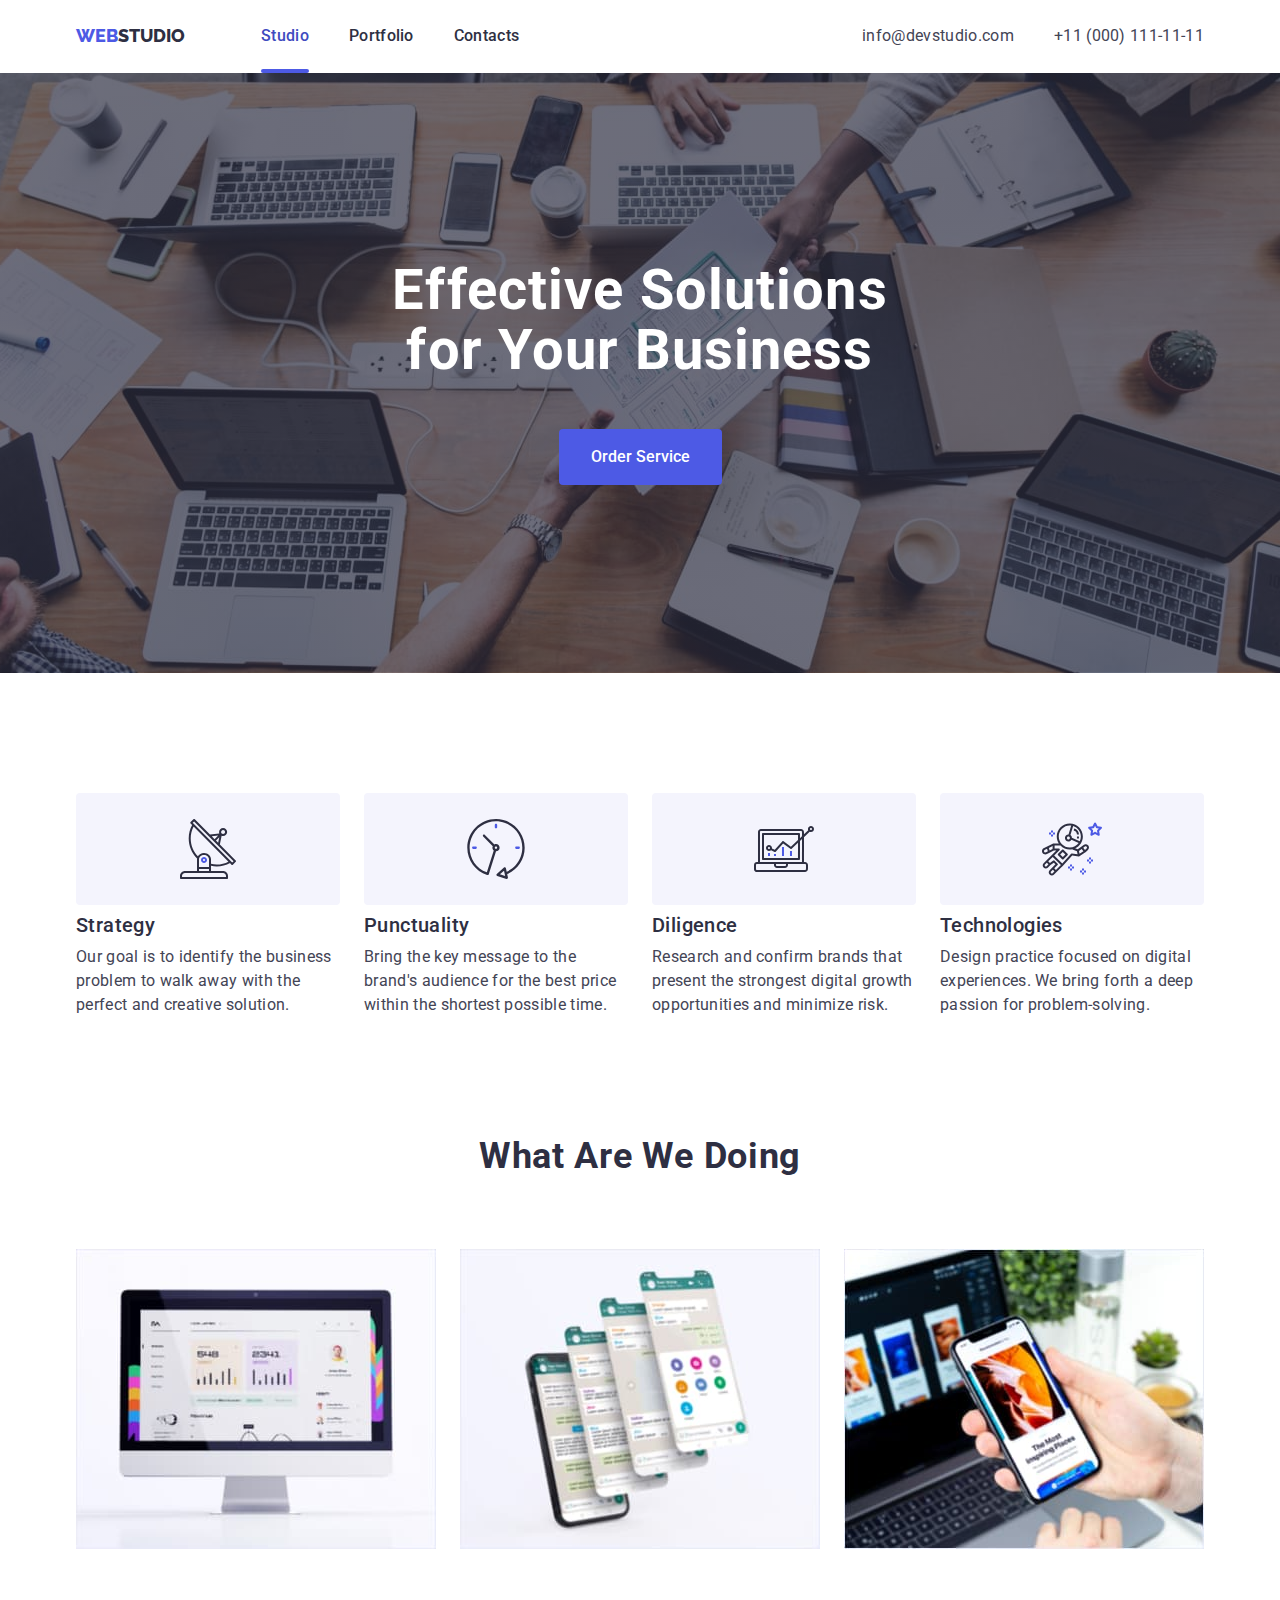
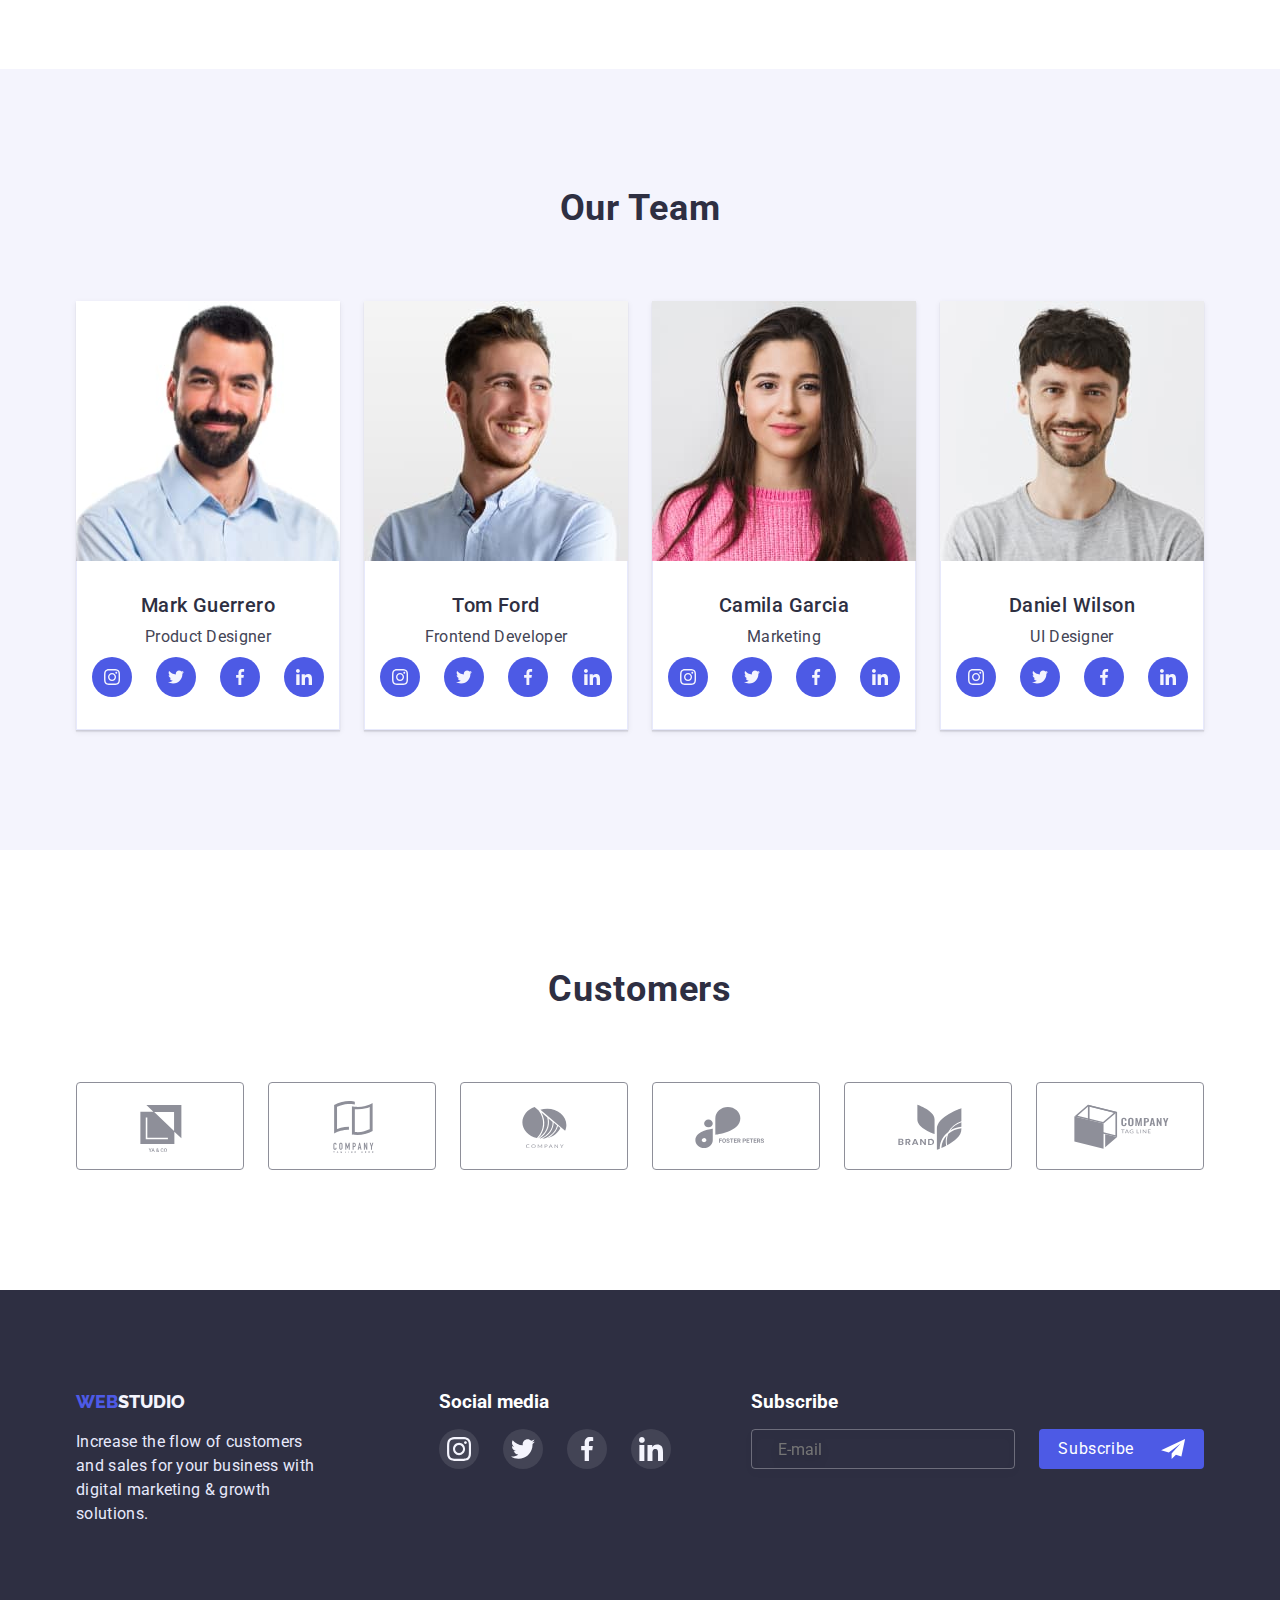
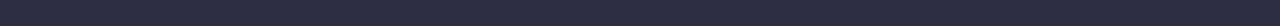
==== index.html @ b8b1c11a "zaruba7.0" ====
<!DOCTYPE html>
<html lang="en">
  <head>
    <meta charset="UTF-8" />
    <meta http-equiv="X-UA-Compatible" content="IE=edge" />
    <meta name="viewport" content="width=device-width, initial-scale=1.0" />
    <title>WEBSTUDIO</title>
    <link
      rel="stylesheet"
      href="https://cdn.jsdelivr.net/npm/modern-normalize@1.1.0/modern-normalize.min.css"
    />
    <link rel="preconnect" href="https://fonts.googleapis.com" />
    <link rel="preconnect" href="https://fonts.gstatic.com" crossorigin />
    <link
      href="https://fonts.googleapis.com/css2?family=Raleway:wght@800&family=Roboto:wght@400;500;700;900&display=swap"
      rel="stylesheet"
    />
    <link rel="stylesheet" href="./css/styles.css" />
  </head>
  <body>
    <header class="header">
      <div class="container header-container">
        <nav class="navigation">
          <a href="/index.html" class="header-logotup"
            ><span class="logofint">Web</span>Studio</a
          >
          <ul class="header-ul">
            <li class="header-li">
              <a href="./index.html" class="header-link current">Studio</a>
            </li>
            <li class="header-li">
              <a href="./portfolio.html" class="header-link">Portfolio</a>
            </li>
            <li class="header-li">
              <a href="" class="header-link">Contacts</a>
            </li>
          </ul>
        </nav>
        <address>
          <ul class="adress-ul">
            <li>
              <a
                class="adress-icon"
                href="mailto:info@devstudio.com"
                target="_blank"
                rel="noreferrer noopener nofollow"
                >info@devstudio.com
              </a>
            </li>
            <li>
              <a class="adress-icon" href="tel:+110001111111"
                >+11 (000) 111-11-11
              </a>
            </li>
          </ul>
        </address>
      </div>
    </header>
    <main>
      <section class="section hero">
        <div class="container">
          <h1 class="heading">Effective Solutions for Your Business</h1>
          <button class="first-btn" data-modal-open type="button">
            Order Service
          </button>
        </div>
      </section>
      <section class="section future">
        <div class="container">
          <h2 class="visually-hidden">Advantages</h2>
          <ul class="advantages-list">
            <li class="advantages-item">
              <div class="advantages-box">
                <svg class="advantages-icon" width="60" height="64">
                  <use href="./images/icons.svg.svg#icon-antenna"></use>
                </svg>
              </div>
              <h3 class="headline">Strategy</h3>
              <p class="heading-text">
                Our goal is to identify the business problem to walk away with
                the perfect and creative solution.
              </p>
            </li>
            <li class="advantages-item">
              <div class="advantages-box">
                <svg class="advantages-icon" width="60" height="64">
                  <use href="./images/icons.svg.svg#icon-clock"></use>
                </svg>
              </div>
              <h3 class="headline">Punctuality</h3>
              <p class="heading-text">
                Bring the key message to the brand's audience for the best price
                within the shortest possible time.
              </p>
            </li>
            <li class="advantages-item">
              <div class="advantages-box">
                <svg class="advantages-icon" width="60" height="64">
                  <use href="./images/icons.svg.svg#icon-diagram"></use>
                </svg>
              </div>
              <h3 class="headline">Diligence</h3>
              <p class="heading-text">
                Research and confirm brands that present the strongest digital
                growth opportunities and minimize risk.
              </p>
            </li>
            <li class="advantages-item">
              <div class="advantages-box">
                <svg class="advantages-icon" width="60" height="64">
                  <use href="./images/icons.svg.svg#icon-astronaut"></use>
                </svg>
              </div>
              <h3 class="headline">Technologies</h3>
              <p class="heading-text">
                Design practice focused on digital experiences. We bring forth a
                deep passion for problem-solving.
              </p>
            </li>
          </ul>
        </div>
      </section>
      <section class="section about">
        <div class="container">
          <h2 class="title">What are we doing</h2>
          <div class="div-title">
            <ul class="img-ul">
              <li>
                <img
                  src="./images/img1.jpg"
                  alt="monitor"
                  width="360"
                  height="300"
                />
              </li>
              <li>
                <img
                  src="./images/img2.jpg"
                  alt="few telefons"
                  width="360"
                  height="300"
                />
              </li>
              <li>
                <img
                  src="./images/img3.jpg"
                  alt="nout and telefon"
                  width="360"
                  height="300"
                />
              </li>
            </ul>
          </div>
        </div>
      </section>
      <section class="section team">
        <div class="container">
          <h2 class="title">Our Team</h2>
          <ul class="people-ul">
            <li class="people-li">
              <img
                src="./images/mark.jpg"
                alt="face mark"
                width="264"
                height="260"
              />
              <div class="nametext">
                <h3 class="headline">Mark Guerrero</h3>
                <p class="heading-text">Product Designer</p>
                <ul class="soc-ul">
                  <li class="soc-item">
                    <a href="" class="soc-link">
                      <svg class="soc-icon" width="16" height="16">
                        <use href="./images/icons.svg.svg#icon-instagram"></use>
                      </svg>
                    </a>
                  </li>
                  <li class="soc-item">
                    <a href="" class="soc-link">
                      <svg class="soc-icon" width="16" height="16">
                        <use href="./images/icons.svg.svg#icon-twitter"></use>
                      </svg>
                    </a>
                  </li>
                  <li class="soc-item">
                    <a href="" class="soc-link">
                      <svg class="soc-icon" width="16" height="16">
                        <use href="./images/icons.svg.svg#icon-facebook"></use>
                      </svg>
                    </a>
                  </li>
                  <li class="soc-item">
                    <a href="" class="soc-link">
                      <svg class="soc-icon" width="16" height="16">
                        <use href="./images/icons.svg.svg#icon-linkedin"></use>
                      </svg>
                    </a>
                  </li>
                </ul>
              </div>
            </li>
            <li class="people-li">
              <img
                src="./images/tom.jpg"
                alt="face tom"
                width="264"
                height="260"
              />
              <div class="nametext">
                <h3 class="headline">Tom Ford</h3>
                <p class="heading-text">Frontend Developer</p>
                <ul class="soc-ul">
                  <li class="soc-item">
                    <a href="" class="soc-link">
                      <svg class="soc-icon" width="16" height="16">
                        <use href="./images/icons.svg.svg#icon-instagram"></use>
                      </svg>
                    </a>
                  </li>
                  <li class="soc-item">
                    <a href="" class="soc-link">
                      <svg class="soc-icon" width="16" height="16">
                        <use href="./images/icons.svg.svg#icon-twitter"></use>
                      </svg>
                    </a>
                  </li>
                  <li class="soc-item">
                    <a href="" class="soc-link">
                      <svg class="soc-icon" width="16" height="16">
                        <use href="./images/icons.svg.svg#icon-facebook"></use>
                      </svg>
                    </a>
                  </li>
                  <li class="soc-item">
                    <a href="" class="soc-link">
                      <svg class="soc-icon" width="16" height="16">
                        <use href="./images/icons.svg.svg#icon-linkedin"></use>
                      </svg>
                    </a>
                  </li>
                </ul>
              </div>
            </li>
            <li class="people-li">
              <img
                src="./images/camila.jpg"
                alt="face camila"
                width="264"
                height="260"
              />
              <div class="nametext">
                <h3 class="headline">Camila Garcia</h3>
                <p class="heading-text">Marketing</p>
                <ul class="soc-ul">
                  <li class="soc-item">
                    <a href="" class="soc-link">
                      <svg class="soc-icon" width="16" height="16">
                        <use href="./images/icons.svg.svg#icon-instagram"></use>
                      </svg>
                    </a>
                  </li>
                  <li class="soc-item">
                    <a href="" class="soc-link">
                      <svg class="soc-icon" width="16" height="16">
                        <use href="./images/icons.svg.svg#icon-twitter"></use>
                      </svg>
                    </a>
                  </li>
                  <li class="soc-item">
                    <a href="" class="soc-link">
                      <svg class="soc-icon" width="16" height="16">
                        <use href="./images/icons.svg.svg#icon-facebook"></use>
                      </svg>
                    </a>
                  </li>
                  <li class="soc-item">
                    <a href="" class="soc-link">
                      <svg class="soc-icon" width="16" height="16">
                        <use href="./images/icons.svg.svg#icon-linkedin"></use>
                      </svg>
                    </a>
                  </li>
                </ul>
              </div>
            </li>
            <li class="people-li">
              <img
                src="./images/daniel.jpg"
                alt="face daniel"
                width="264"
                height="260"
              />
              <div class="nametext">
                <h3 class="headline">Daniel Wilson</h3>
                <p class="heading-text">UI Designer</p>
                <ul class="soc-ul">
                  <li class="soc-item">
                    <a href="" class="soc-link">
                      <svg class="soc-icon" width="16" height="16">
                        <use href="./images/icons.svg.svg#icon-instagram"></use>
                      </svg>
                    </a>
                  </li>
                  <li class="soc-item">
                    <a href="" class="soc-link">
                      <svg class="soc-icon" width="16" height="16">
                        <use href="./images/icons.svg.svg#icon-twitter"></use>
                      </svg>
                    </a>
                  </li>
                  <li class="soc-item">
                    <a href="" class="soc-link">
                      <svg class="soc-icon" width="16" height="16">
                        <use href="./images/icons.svg.svg#icon-facebook"></use>
                      </svg>
                    </a>
                  </li>
                  <li class="soc-item">
                    <a href="" class="soc-link">
                      <svg class="soc-icon" width="16" height="16">
                        <use href="./images/icons.svg.svg#icon-linkedin"></use>
                      </svg>
                    </a>
                  </li>
                </ul>
              </div>
            </li>
          </ul>
        </div>
      </section>
      <section class="section">
        <div class="container">
          <h2 class="title">Customers</h2>
          <ul class="customers-list">
            <li class="customers-li">
              <a href="" class="customers-box">
                <svg class="customers-icon" width="104" height="56">
                  <use href="./images/icons.svg.svg#icon-Logo1"></use>
                </svg>
              </a>
            </li>
            <li class="customers-li">
              <a href="" class="customers-box">
                <svg class="customers-icon" width="104" height="56">
                  <use href="./images/icons.svg.svg#icon-Logo2"></use>
                </svg>
              </a>
            </li>
            <li class="customers-li">
              <a href="" class="customers-box">
                <svg class="customers-icon" width="104" height="56">
                  <use href="./images/icons.svg.svg#icon-Logo3"></use>
                </svg>
              </a>
            </li>
            <li class="customers-li">
              <a href="" class="customers-box">
                <svg class="customers-icon" width="104" height="56">
                  <use href="./images/icons.svg.svg#icon-Logo4"></use>
                </svg>
              </a>
            </li>
            <li class="customers-li">
              <a href="" class="customers-box">
                <svg class="customers-icon" width="104" height="56">
                  <use href="./images/icons.svg.svg#icon-Logo5"></use>
                </svg>
              </a>
            </li>
            <li class="customers-li">
              <a href="" class="customers-box">
                <svg class="customers-icon" width="104" height="56">
                  <use href="./images/icons.svg.svg#icon-Logo6"></use>
                </svg>
              </a>
            </li>
          </ul>
        </div>
      </section>
    </main>
    <footer class="footer">
      <div class="container footer-box">
        <div>
          <a href="./index.html" class="footer-logotup"
            ><span class="logofint">Web</span>Studio</a
          >
          <p class="footer-text">
            Increase the flow of customers and sales for your business with
            digital marketing & growth solutions.
          </p>
        </div>
        <div class="title-soc">
          <h3 class="title-media">Social media</h3>
          <ul class="soc-ul-footer">
            <li class="soc-item">
              <a href="" class="soc-link soc-color">
                <svg class="soc-icon" width="24" height="24">
                  <use href="./images/icons.svg.svg#icon-instagram"></use>
                </svg>
              </a>
            </li>
            <li class="soc-item">
              <a href="" class="soc-link soc-color">
                <svg class="soc-icon" width="24" height="24">
                  <use href="./images/icons.svg.svg#icon-twitter"></use>
                </svg>
              </a>
            </li>
            <li class="soc-item">
              <a href="" class="soc-link soc-color">
                <svg class="soc-icon" width="24" height="24">
                  <use href="./images/icons.svg.svg#icon-facebook"></use>
                </svg>
              </a>
            </li>
            <li class="soc-item">
              <a href="" class="soc-link soc-color">
                <svg class="soc-icon" width="24" height="24">
                  <use href="./images/icons.svg.svg#icon-linkedin"></use>
                </svg>
              </a>
            </li>
          </ul>
        </div>
        <div class="div-email">
          <h3 class="title-media">Subscribe</h3>
          <label class="text-form" for="user-email"></label>
          <form class="footer-form">
            <input
              class="footer-input"
              name="user-email"
              id="user-email"
              type="email"
              placeholder="E-mail"
            />
            <button type="submit" class="input-btn">
              Subscribe
              <svg class="soc-icon" width="24" height="20">
                <use href="./images/icons.svg.svg#icon-icon-send"></use>
              </svg>
            </button>
          </form>
        </div>
      </div>
    </footer>
    <div class="backdrop is-hidden" data-modal>
      <div class="modal">
        <button class="modal-close" data-modal-close type="button">
          <svg class="close-icon" width="8" height="8">
            <use href="./images/icons.svg.svg#icon-close-black"></use>
          </svg>
        </button>
        <p class="title-form">Leave your contacts and we will call you back</p>
        <form class="form">
          <div class="modal-div">
            <label class="text-form" for="user-name">Name*</label>
            <div class="icon-div">
              <input
                class="form-input"
                name="user-name"
                id="user-name"
                type="text"
                minlength="2"
                placeholder
                required
              />
              <svg class="input-icon" width="18" height="18">
                <use href="./images/icons.svg.svg#icon-person-black"></use>
              </svg>
            </div>
          </div>
          <div class="modal-div">
            <label class="text-form" for="user-tel">Phone*</label>
            <div class="icon-div">
              <input
                class="form-input"
                name="user-tel"
                id="user-tel"
                type="tel"
                minlength="2"
                placeholder
                required
              />
              <svg class="input-icon" width="18" height="18">
                <use href="./images/icons.svg.svg#icon-phone-black"></use>
              </svg>
            </div>
          </div>
          <div class="modal-div">
            <label class="text-form" for="user-email">Email</label>
            <div class="icon-div">
              <input
                class="form-input"
                name="user-email"
                id="user-email"
                type="email"
                placeholder
              />
              <svg class="input-icon" width="18" height="18">
                <use href="./images/icons.svg.svg#icon-email-black"></use>
              </svg>
            </div>
          </div>
          <div class="div-area">
            <label class="text-form" for="user-comment">Comment</label>
            <textarea
              name="user-comment"
              id="user-comment"
              class="modal-area"
              placeholder="Text input"
            ></textarea>
          </div>
          <div class="check-div">
            <input
              class="check-accept visually-hidden"
              name="accept"
              id="accept"
              type="checkbox"
              value="true"
              required
            />
            <label class="text-check" for="accept"
              ><span>
                <svg class="check-icon" width="10" height="8">
                  <use href="./images/icons.svg.svg#icon-check"></use>
                </svg>
              </span>
              accept the terms and conditions of the&nbsp;
              <a class="link-privacy" href="">Privacy Policy</a>
            </label>
          </div>
          <button class="form-btn" type="submit">Send</button>
        </form>
      </div>
    </div>
    <script src="./js/modal.js"></script>
  </body>
</html>
---- css/styles.css ----
.visually-hidden {
  position: absolute;
  white-space: nowrap;
  width: 1px;
  height: 1px;
  overflow: hidden;
  border: 0;
  padding: 0;
  clip: rect(0 0 0 0);
  clip-path: inset(50%);
  margin: -1px;
}
body {
  font-family: "Roboto", sans-serif;
  color: var(--centrocolor-color);
  background-color: var(--fonokolor-color);
  font-size: 16px;
}
:root {
  --centrocolor-color: #2e2f42;
  --secondcolor-color: #434455;
  --fonokolor-color: #ffffff;
  --hovercolor-color: #404bbf;
  --btncolor-color: #4d5ae5;
  --graylight-color: #f4f4fd;
  --grayday-color: #e7e9fc;
  --greay-color: #8e8f99;
  --gradi: linear-gradient(rgba(46, 47, 66, 0.7), rgba(46, 47, 66, 0.7));
  --transition-efect: 250ms cubic-bezier(0.4, 0, 0.2, 1);
  --transition-time: 250ms;
  --transition-bezir: cubic-bezier(0.4, 0, 0.2, 1);
}
h1,
h2,
h3,
h4,
p {
  margin-top: 0;
  margin-bottom: 0;
}
ul {
  margin-top: 0;
  margin-bottom: 0;
  padding-left: 0;
}
img {
  display: block;
  max-width: 100%;
}
button {
  cursor: pointer;
}
address {
  margin-left: auto;
}
.container {
  width: 1158px;
  padding-left: 15px;
  padding-right: 15px;
  margin-left: auto;
  margin-right: auto;
  /* outline: 2px solid red; */
}
.section {
  padding-top: 120px;
  padding-bottom: 120px;
}

/*--------------header-------------*/
.header-container {
  display: flex;
  align-items: center;
}
.navigation {
  display: flex;
  align-items: center;
}
.header {
  border-bottom: 1px solid var(--fonokolor-color);
  padding-top: 24px;
  padding-bottom: 24px;
}
.header-logotup {
  font-family: "Raleway";
  font-weight: 800;
  font-size: 18px;
  line-height: 1.33;
  color: var(--centrocolor-color);
  text-decoration: none;
  text-transform: uppercase;
  margin-right: 76px;
}
.logofint {
  color: var(--btncolor-color);
}
.header-li:not(:last-child) {
  margin-right: 40px;
}
.header-link {
  font-weight: 500;
  line-height: 1.33;
  letter-spacing: 0.02em;
  color: var(--centrocolor-color);
  text-decoration: none;
  transition: color var(--transition-efect);
}
.header-link:is(:focus, :hover) {
  color: var(--hovercolor-color);
}
.current {
  position: relative;
  color: var(--hovercolor-color);
}
.current::after {
  position: absolute;
  content: "";
  width: 100%;
  left: 0;
  bottom: -28px;
  height: 4px;
  border-radius: 2px;
  background-color: var(--btncolor-color);
}
.adress-ul a {
  font-style: normal;
  line-height: 1.5;
  letter-spacing: 0.02em;
  color: var(--secondcolor-color);
  text-decoration: none;
  transition: color var(--transition-efect);
}
.adress-ul a:hover,
.adress-ul a:focus {
  color: var(--hovercolor-color);
}
.adress-ul {
  list-style: none;
  display: flex;
  align-items: center;
  gap: 40px;
}
.header-ul {
  list-style-type: none;
  display: flex;
  align-items: center;
}
/*---------------Hero----------------*/

.hero {
  max-width: 1440px;
  margin: 0 auto;
  text-align: center;
  padding: 188px 0;
  background-image: var(--gradi), url(../images/people-office.jpg);
  background-repeat: no-repeat;
  background-position: center;
}
.heading {
  max-width: 500px;
  margin: 0 auto;
  margin-bottom: 48px;
  font-size: 56px;
  line-height: 1.07;
  text-align: center;
  letter-spacing: 0.02em;
  color: var(--fonokolor-color);
}
.first-btn {
  border: none;
  border-radius: 4px;
  padding: 16px 32px;
  font-weight: 500;
  font-size: 16px;
  line-height: 1.5;
  color: var(--fonokolor-color);
  background: var(--btncolor-color);
  cursor: pointer;
  transition: background-color var(--transition-efect);
}
.first-btn:hover {
  background-color: var(--hovercolor-color);
}

/*--------------Section2---------------*/

.advantages-box {
  height: 112px;
  background-color: var(--graylight-color);
  border-radius: 4px;
  display: flex;
  justify-content: center;
  align-items: center;
  margin-bottom: 8px;
}
.advantages-list {
  gap: 24px;
  display: flex;
  list-style-type: none;
}
.advantages-item {
  width: 264px;
}
.headline {
  margin-bottom: 8px;
  font-weight: 500;
  font-size: 20px;
  line-height: 1.2;
  letter-spacing: 0.02em;
  color: var(--centrocolor-color);
}
.heading-text {
  line-height: 1.5;
  letter-spacing: 0.02em;
  color: var(--secondcolor-color);
}

/*----------------section3------------*/
.about {
  padding-top: 0;
}
.title {
  margin-bottom: 72px;
  text-align: center;
  text-transform: capitalize;
  letter-spacing: 0.02em;
  font-size: 36px;
  line-height: 1.11;
  color: var(--centrocolor-color);
}
.img-ul {
  display: flex;
  flex-direction: row;
  justify-content: space-between;
  list-style-type: none;
}
.team {
  background-color: var(--graylight-color);
}
.people-ul {
  display: flex;
  gap: 24px;
  text-align: center;
  list-style-type: none;
}
.people-li {
  box-shadow: 0px 2px 1px 0px rgba(46, 47, 66, 0.08),
    0px 1px 1px 0px rgba(46, 47, 66, 0.08),
    0px 2px 6px 0px rgba(46, 47, 66, 0.08);
}
.nametext {
  padding-bottom: 32px;
  padding-top: 32px;
  border-width: 1px;
  border-style: solid;
  border-top: none;
  border-color: var(--grayday-color);
  background-color: var(--fonokolor-color);
}
.soc-ul {
  display: flex;
  justify-content: center;
  gap: 24px;
  list-style-type: none;
  margin-top: 8px;
}
.soc-item {
  width: 40px;
  height: 40px;
}
.soc-link {
  width: 100%;
  height: 100%;
  background-color: var(--btncolor-color);
  display: block;
  border-radius: 50%;
  display: flex;
  justify-content: center;
  align-items: center;
  transition: background-color var(--transition-efect);
}
.soc-link:is(:focus, :hover) {
  background-color: var(--hovercolor-color);
}
/*-----------------section4---------*/

.customers-box {
  width: 168px;
  height: 88px;
  border: 1px solid var(--greay-color);
  border-radius: 4px;
  display: flex;
  justify-content: center;
  align-items: center;
  transition-property: border-color, fill;
  transition-duration: var(--transition-time);
  transition-timing-function: var(--transition-bezir);
}
.customers-box:is(:focus, :hover) {
  border-color: var(--hovercolor-color);
}
.customers-box:is(:focus, :hover) .customers-icon {
  fill: var(--hovercolor-color);
}
.customers-icon {
  fill: var(--greay-color);
  transition: fill var(--transition-efect);
}
.customers-icon:is(:hover) {
  fill: var(--hovercolor-color);
}
.customers-list {
  gap: 24px;
  display: flex;
  list-style-type: none;
}
/*----------------footer-----------*/
.footer {
  padding-top: 100px;
  padding-bottom: 100px;
  background: var(--centrocolor-color);
}
.footer-box {
  display: flex;
  align-items: baseline;
}
.footer-text {
  max-width: 300px;
  line-height: 1.5;
  letter-spacing: 0.02em;
  color: var(--grayday-color);
}
.footer-logotup {
  font-family: "Raleway";
  display: block;
  margin-bottom: 16px;
  font-weight: 800;
  font-size: 18px;
  line-height: 1.33;
  color: var(--graylight-color);
  text-decoration: none;
  text-transform: uppercase;
}
.title-media {
  color: var(--fonokolor-color);
}
.title-soc {
  margin-left: 120px;
}
.soc-ul-footer {
  display: flex;
  justify-content: center;
  gap: 24px;
  list-style-type: none;
  margin-top: 16px;
}
.soc-color {
  background-color: rgba(255, 255, 255, 0.1);
  transition: background-color var(--transition-efect);
}
.soc-color:is(:focus, :hover) {
  background-color: #31d0aa;
}
.div-email {
  margin-left: 80px;
}
.footer-form {
  margin-top: 16px;
  display: flex;
  gap: 24px;
}
.footer-input {
  padding-left: 10px;
  color: var(--graylight-color);
  min-width: 264px;
  height: 40px;
  background-color: transparent;
  border: 1px solid rgba(255, 255, 255, 0.3);
  filter: drop-shadow(0px 4px 4px rgba(0, 0, 0, 0.15));
  border-radius: 4px;
}
.input-btn {
  font-size: 16px;
  line-height: 1.5;
  display: flex;
  justify-content: space-around;
  align-items: center;
  text-align: center;
  letter-spacing: 0.04em;
  color: #ffffff;
  width: 165px;
  height: 40px;
  background-color: var(--btncolor-color);
  border-radius: 4px;
  border: none;
}
.footer-input::placeholder {
  padding-left: 16px;
}
/*--------------page2-------------*/

.btn-ul button {
  border: none;
  border-radius: 4px;
  padding: 12px 24px;
  font-weight: 500;
  line-height: 24px;
  cursor: pointer;
  color: var(--btncolor-color);
  background-color: var(--graylight-color);
  border-color: var(--greay-color);
  transition-property: color, background-color, border-radius;
  transition-duration: var(--transition-time);
  transition-timing-function: var(--transition-bezir);
}
.btn-ul button:is(:hover, :focus) {
  color: var(--fonokolor-color);
  background-color: var(--hovercolor-color);
  box-shadow: 0px 3px 1px rgba(0, 0, 0, 0.1), 0px 2px 1px rgba(0, 0, 0, 0.08),
    0px 2px 2px rgba(0, 0, 0, 0.12);
  border-radius: 4px;
}
.btn-ul {
  margin-bottom: 72px;
  display: flex;
  flex-direction: row;
  justify-content: center;
  gap: 24px;
  list-style-type: none;
}
.content-ul {
  display: flex;
  flex-wrap: wrap;
  list-style-type: none;
  column-gap: 24px;
  row-gap: 48px;
}
.divcard {
  gap: 8px;
  padding-left: 16px;
  padding-top: 32px;
  padding-bottom: 32px;
  border-width: 1px;
  border-style: solid;
  border-top: none;
  border-color: var(--grayday-color);
}
.portfolio {
  padding-top: 96px;
}
.card-link {
  text-decoration: none;
  transition: transform var(--transition-efect);
}
.card-link:is(:focus, :hover) .toptext-card {
  transform: translate(0, 0);
}
.li-card {
  transition: box-shadow var(--transition-efect);
}
.li-card:is(:focus, :hover) {
  box-shadow: 0px 1px 6px rgba(46, 47, 66, 0.08),
    0px 1px 1px rgba(46, 47, 66, 0.16), 0px 2px 1px rgba(46, 47, 66, 0.08);
}
.toptext-card {
  position: absolute;
  width: 100%;
  height: 100%;
  overflow: auto;
  left: 0;
  top: 0;
  line-height: 1.5;
  font-size: 16px;
  padding-top: 40px;
  padding-left: 32px;
  padding-right: 32px;
  background-color: #4d5ae5bd;
  color: var(--graylight-color);
  transform: translate(0, 100%);
  transition: transform 500ms linear;
}
.div-img-text {
  position: relative;
  overflow: hidden;
}

/* --------modalka -------*/
.backdrop {
  position: fixed;
  top: 0;
  width: 100%;
  height: 100%;
  background: rgba(100, 97, 97, 0.63);
  transition-property: opacity, visibility;
  transition-duration: var(--transition-time);
  transition-timing-function: var(--transition-bezir);
}
.modal {
  position: absolute;
  top: 50%;
  left: 50%;
  transform: translate(-50%, -50%) scaleY(1);
  width: 408px;
  min-height: 576px;
  border-radius: 4px;
  padding: 72px 24px 24px;
  background-color: var(--fonokolor-color);
  transition: transform 200ms linear;
}
.backdrop.is-hidden .modal {
  transform: translate(-50%, -50%) scaleY(0);
}
.modal-close {
  position: absolute;
  top: 24px;
  right: 24px;
  width: 24px;
  height: 24px;
  border: 1px solid rgba(0, 0, 0, 0.1);
  border-radius: 50%;
  background: var(--grayday-color);
  display: flex;
  justify-content: center;
  align-items: center;
  transition: background-color var(--transition-efect);
}
.modal-close:is(:focus, :hover) {
  background-color: var(--hovercolor-color);
}
.close-icon {
  transform: fill var(--transition-efect);
}
.modal-close:is(:focus, :hover) .close-icon {
  fill: #ffffff;
}
.is-hidden {
  opacity: 0;
  visibility: hidden;
  pointer-events: none;
}
.form-input {
  border: 1px solid rgba(33, 33, 33, 0.2);
  border-radius: 4px;
  width: 360px;
  height: 40px;
  padding-left: 38px;
  outline: transparent;
}
.form-input:focus,
.modal-area:focus {
  border-color: var(--btncolor-color);
}
.form-input:focus + .input-icon {
  fill: var(--btncolor-color);
}
.form-input::placeholder {
  margin-left: 38px;
  fill: var(--greay-color);
}
.title-form {
  text-align: center;
  letter-spacing: 0.02em;
  margin-bottom: 16px;
}
.text-form {
  color: var(--greay-color);
  margin-bottom: 4px;
  font-size: 12px;
  line-height: 16px;
  display: block;
}
.modal-div {
  margin-bottom: 8px;
}
.icon-div {
  position: relative;
}
.input-icon {
  position: absolute;
  left: 16px;
  top: 50%;
  transform: translateY(-50%);
}
.modal-area {
  display: block;
  border: 1px solid rgba(33, 33, 33, 0.2);
  border-radius: 4px;
  width: 100%;
  height: 120px;
  outline: transparent;
  padding: 12px;
  resize: none;
}
.modal-area::placeholder {
  color: var(--greay-color);
}
.div-area {
  margin-bottom: 16px;
}
.text-check {
  margin-top: 9px;
  font-weight: 400;
  font-size: 12px;
  line-height: 1.33;
  color: #757575;
  letter-spacing: 0.04em;
  display: flex;
}
.text-check span {
  display: flex;
  align-items: center;
  justify-content: center;
  content: "";
  width: 16px;
  height: 16px;
  border: 1.25px solid var(--centrocolor-color);
  border-radius: 2px;
  margin-right: 8px;
  transition: background-color, var(--transition-efect);
}
.check-accept:checked + .text-check span {
  background-color: var(--hovercolor-color);
  border: none;
}
.link-privacy {
  color: var(--btncolor-color);
}
.form-btn {
  text-align: center;
  min-width: 169px;
  border: none;
  border-radius: 4px;
  padding: 16px 32px;
  font-weight: 500;
  font-size: 16px;
  line-height: 1.5;
  margin-top: 31px;
  margin-left: 95px;
  color: var(--fonokolor-color);
  background: var(--btncolor-color);
  cursor: pointer;
  transition: background-color var(--transition-efect);
}
.form-btn:hover {
  background-color: var(--hovercolor-color);
}
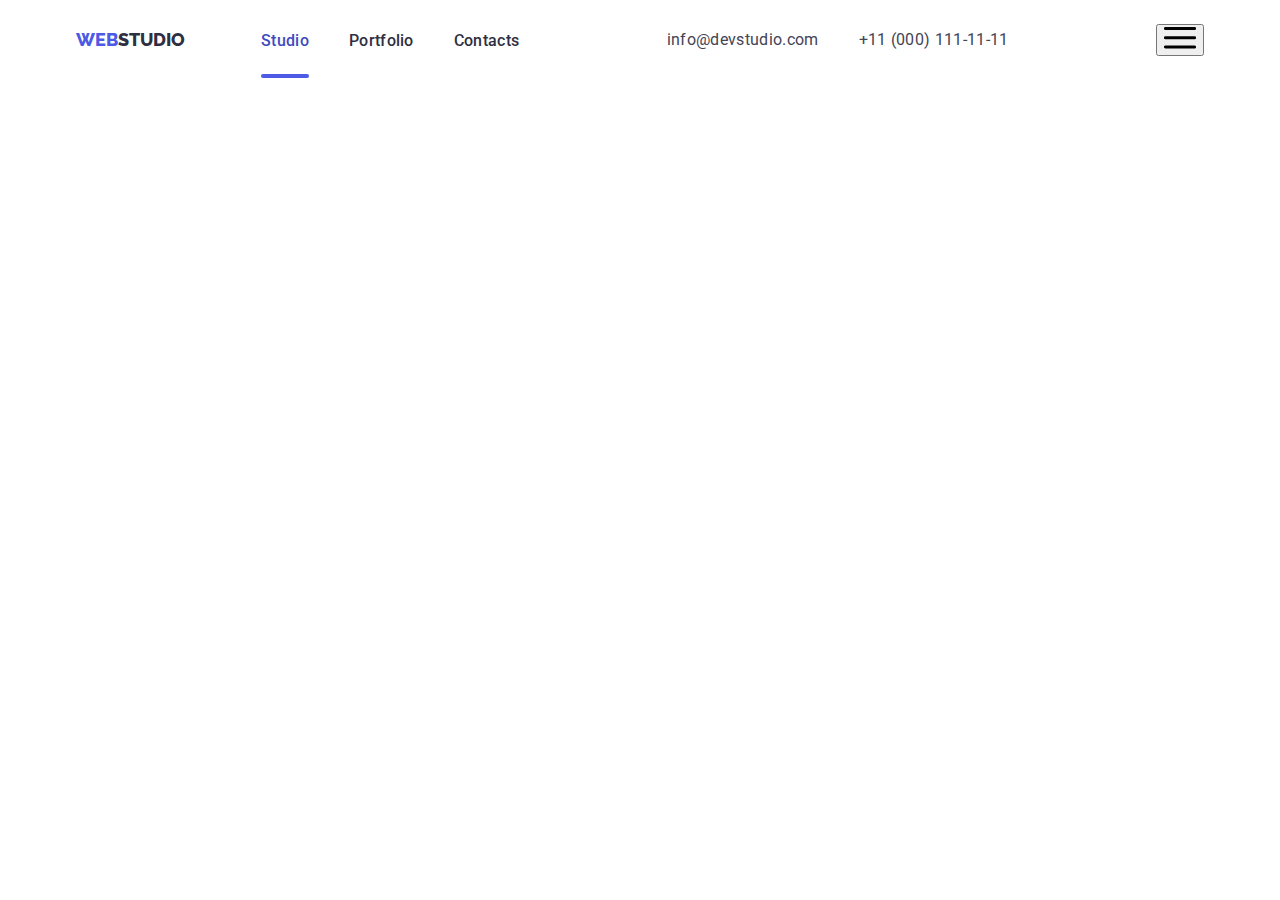
==== commit 30c38d9c: "zaruba7.0" ====
--- a/index.html
+++ b/index.html
@@ -15,7 +15,10 @@
       href="https://fonts.googleapis.com/css2?family=Raleway:wght@800&family=Roboto:wght@400;500;700;900&display=swap"
       rel="stylesheet"
     />
-    <link rel="stylesheet" href="./css/styles.css" />
+    <link rel="stylesheet" href="./css/first.css" />
+    <link rel="stylesheet" href="./css/mobile.css" />
+    <link rel="stylesheet" href="./css/tablet.css" />
+    <link rel="stylesheet" href="./css/desktop.css" />
   </head>
   <body>
     <header class="header">
@@ -40,7 +43,7 @@
           <ul class="adress-ul">
             <li>
               <a
-                class="adress-icon"
+                class="adress"
                 href="mailto:info@devstudio.com"
                 target="_blank"
                 rel="noreferrer noopener nofollow"
@@ -48,24 +51,95 @@
               </a>
             </li>
             <li>
-              <a class="adress-icon" href="tel:+110001111111"
+              <a class="adress" href="tel:+110001111111"
                 >+11 (000) 111-11-11
               </a>
             </li>
           </ul>
         </address>
+        <div class="mobile-menu" .js-menu-container>
+          <div class="mobile-menu-container">
+            <button class="modal-close" .js-close-menu type="button">
+              <svg class="close-icon" width="8" height="8">
+                <use href="./images/icons.svg.svg#icon-close-black"></use>
+              </svg>
+            </button>
+            <ul class="mobile-ul">
+              <li class="mobile-li">
+                <a href="./index.html" class="mobile-link">Studio</a>
+              </li>
+              <li class="mobile-li">
+                <a href="./portfolio.html" class="mobile-link">Portfolio</a>
+              </li>
+              <li class="mobile-li">
+                <a href="" class="mobile-link">Contacts</a>
+              </li>
+            </ul>
+            <ul class="mobile-contact-ul">
+              <li class="mobile-contact-li">
+                <a class="mobile-tel" href="tel:+110001111111"
+                  >+11 (000) 111-11-11
+                </a>
+              </li>
+              <li>
+                <a
+                  class="mobil-email"
+                  href="mailto:info@devstudio.com"
+                  target="_blank"
+                  rel="noreferrer noopener nofollow"
+                  >info@devstudio.com
+                </a>
+              </li>
+            </ul>
+            <ul class="mobile-soc-ul">
+              <li class="soc-item">
+                <a href="" class="soc-link">
+                  <svg class="soc-icon" width="16" height="16">
+                    <use href="./images/icons.svg.svg#icon-instagram"></use>
+                  </svg>
+                </a>
+              </li>
+              <li class="soc-item">
+                <a href="" class="soc-link">
+                  <svg class="soc-icon" width="16" height="16">
+                    <use href="./images/icons.svg.svg#icon-twitter"></use>
+                  </svg>
+                </a>
+              </li>
+              <li class="soc-item">
+                <a href="" class="soc-link">
+                  <svg class="soc-icon" width="16" height="16">
+                    <use href="./images/icons.svg.svg#icon-facebook"></use>
+                  </svg>
+                </a>
+              </li>
+              <li class="soc-item">
+                <a href="" class="soc-link">
+                  <svg class="soc-icon" width="16" height="16">
+                    <use href="./images/icons.svg.svg#icon-linkedin"></use>
+                  </svg>
+                </a>
+              </li>
+            </ul>
+          </div>
+        </div>
+        <button class="mobile-menu-open-btn" type="button" .js-open-menu>
+          <svg class="mobile-menu-open-icon" width="32" height="22">
+            <use href="./images/icons.svg.svg#icon-Vector-Stroke"></use>
+          </svg>
+        </button>
       </div>
     </header>
     <main>
-      <section class="section hero">
+      <!-- <section class="section hero">
         <div class="container">
           <h1 class="heading">Effective Solutions for Your Business</h1>
           <button class="first-btn" data-modal-open type="button">
             Order Service
           </button>
         </div>
-      </section>
-      <section class="section future">
+      </section> -->
+      <!-- <section class="section future">
         <div class="container">
           <h2 class="visually-hidden">Advantages</h2>
           <ul class="advantages-list">
@@ -119,8 +193,8 @@
             </li>
           </ul>
         </div>
-      </section>
-      <section class="section about">
+      </section> -->
+      <!-- <section class="section about">
         <div class="container">
           <h2 class="title">What are we doing</h2>
           <div class="div-title">
@@ -152,8 +226,8 @@
             </ul>
           </div>
         </div>
-      </section>
-      <section class="section team">
+      </section> -->
+      <!-- <section class="section team">
         <div class="container">
           <h2 class="title">Our Team</h2>
           <ul class="people-ul">
@@ -327,8 +401,8 @@
             </li>
           </ul>
         </div>
-      </section>
-      <section class="section">
+      </section> -->
+      <!-- <section class="section">
         <div class="container">
           <h2 class="title">Customers</h2>
           <ul class="customers-list">
@@ -376,9 +450,9 @@
             </li>
           </ul>
         </div>
-      </section>
+      </section> -->
     </main>
-    <footer class="footer">
+    <!-- <footer class="footer">
       <div class="container footer-box">
         <div>
           <a href="./index.html" class="footer-logotup"
@@ -442,8 +516,8 @@
           </form>
         </div>
       </div>
-    </footer>
-    <div class="backdrop is-hidden" data-modal>
+    </footer> -->
+    <!-- <div class="backdrop is-hidden" data-modal>
       <div class="modal">
         <button class="modal-close" data-modal-close type="button">
           <svg class="close-icon" width="8" height="8">
@@ -532,7 +606,8 @@
           <button class="form-btn" type="submit">Send</button>
         </form>
       </div>
-    </div>
+    </div> -->
+    <script src="./js/mobile-menu.js"></script>
     <script src="./js/modal.js"></script>
   </body>
 </html>
--- a/css/first.css
+++ b/css/first.css
@@ -0,0 +1,733 @@
+.visually-hidden {
+  position: absolute;
+  white-space: nowrap;
+  width: 1px;
+  height: 1px;
+  overflow: hidden;
+  border: 0;
+  padding: 0;
+  clip: rect(0 0 0 0);
+  clip-path: inset(50%);
+  margin: -1px;
+}
+body {
+  font-family: "Roboto", sans-serif;
+  color: var(--centrocolor-color);
+  background-color: var(--fonokolor-color);
+  font-size: 16px;
+}
+:root {
+  --centrocolor-color: #2e2f42;
+  --secondcolor-color: #434455;
+  --fonokolor-color: #ffffff;
+  --hovercolor-color: #404bbf;
+  --btncolor-color: #4d5ae5;
+  --graylight-color: #f4f4fd;
+  --grayday-color: #e7e9fc;
+  --greay-color: #8e8f99;
+  --gradi: linear-gradient(rgba(46, 47, 66, 0.7), rgba(46, 47, 66, 0.7));
+  --transition-efect: 250ms cubic-bezier(0.4, 0, 0.2, 1);
+  --transition-time: 250ms;
+  --transition-bezir: cubic-bezier(0.4, 0, 0.2, 1);
+}
+
+h1,
+h2,
+h3,
+h4,
+p {
+  margin-top: 0;
+  margin-bottom: 0;
+}
+ul {
+  margin-top: 0;
+  margin-bottom: 0;
+  padding-left: 0;
+}
+img {
+  display: block;
+  max-width: 100%;
+}
+button {
+  cursor: pointer;
+}
+/* address {
+  margin-left: auto;
+} */
+
+* {
+  box-sizing: border-box;
+}
+.container {
+  width: 100%;
+  margin: 0 auto;
+  padding-left: 15px;
+  padding-right: 15px;
+}
+
+/*--------------header-------------*/
+.header-container {
+  display: flex;
+  align-items: center;
+  justify-content: space-between;
+}
+.navigation {
+  display: flex;
+  align-items: center;
+}
+.header {
+  border-bottom: 1px solid var(--fonokolor-color);
+  padding-top: 24px;
+  padding-bottom: 24px;
+}
+.header-logotup {
+  font-family: "Raleway";
+  font-weight: 800;
+  font-size: 18px;
+  line-height: 1.33;
+  color: var(--centrocolor-color);
+  text-decoration: none;
+  text-transform: uppercase;
+  margin-right: 76px;
+}
+.logofint {
+  color: var(--btncolor-color);
+}
+.header-li:not(:last-child) {
+  margin-right: 40px;
+}
+.header-link {
+  font-weight: 500;
+  line-height: 1.33;
+  letter-spacing: 0.02em;
+  color: var(--centrocolor-color);
+  text-decoration: none;
+  transition: color var(--transition-efect);
+}
+.header-link:is(:focus, :hover) {
+  color: var(--hovercolor-color);
+}
+.current {
+  position: relative;
+  color: var(--hovercolor-color);
+}
+.current::after {
+  position: absolute;
+  content: "";
+  width: 100%;
+  left: 0;
+  bottom: -28px;
+  height: 4px;
+  border-radius: 2px;
+  background-color: var(--btncolor-color);
+}
+.adress-ul a {
+  font-style: normal;
+  line-height: 1.5;
+  letter-spacing: 0.02em;
+  color: var(--secondcolor-color);
+  text-decoration: none;
+  transition: color var(--transition-efect);
+}
+.adress-ul a:hover,
+.adress-ul a:focus {
+  color: var(--hovercolor-color);
+}
+.adress-ul {
+  list-style: none;
+  display: flex;
+  align-items: center;
+  gap: 40px;
+}
+.header-ul {
+  list-style-type: none;
+  display: flex;
+  align-items: center;
+}
+
+/* -- Mobile Menu -- */
+.mobile-menu {
+  position: fixed;
+  width: 100%;
+  height: 100%;
+  top: 0;
+  left: 0;
+  z-index: 1000;
+  background-color: #fff;
+
+  opacity: 0;
+  visibility: hidden;
+  pointer-events: none;
+}
+.mobile-menu.is-open {
+  opacity: 1;
+  visibility: visible;
+  pointer-events: auto;
+}
+.mobile-menu-container {
+  position: relative;
+  padding-top: 80px;
+  padding-left: 40px;
+  padding-right: 40px;
+  padding-bottom: 40px;
+}
+.mobile-close {
+  position: absolute;
+  top: 40px;
+  right: 15px;
+  width: 24px;
+  height: 24px;
+  border: 1px solid rgba(0, 0, 0, 0.1);
+  border-radius: 50%;
+  background: var(--grayday-color);
+  display: flex;
+  justify-content: center;
+  align-items: center;
+  transition: background-color var(--transition-efect);
+}
+.modal-close:is(:focus, :hover) {
+  background-color: var(--hovercolor-color);
+}
+.mobile-ul {
+  list-style: none;
+}
+.mobile-li {
+  margin-bottom: 40px;
+}
+.mobile-link {
+  text-decoration: none;
+  font-weight: 700;
+  font-size: 36px;
+  line-height: 1.11;
+  letter-spacing: 0.02em;
+  text-transform: capitalize;
+  color: #2e2f42;
+}
+.mobile-contact-ul {
+  list-style: none;
+  margin-top: 284px;
+}
+.mobile-tel {
+  text-decoration: none;
+  font-weight: 600;
+  font-size: 36px;
+  line-height: 1.11;
+  text-transform: capitalize;
+  color: #4d5ae5;
+}
+.mobil-email {
+  text-decoration: none;
+  font-weight: 500;
+  font-size: 20px;
+  line-height: 1.2;
+  letter-spacing: 0.02em;
+  color: #434455;
+}
+.mobile-contact-li {
+  margin-bottom: 40px;
+}
+.mobile-soc-ul {
+  list-style: none;
+  display: flex;
+  justify-content: space-between;
+  margin-top: 48px;
+}
+/*---------------Hero----------------*/
+
+/* .hero {
+  max-width: 1440px;
+  margin: 0 auto;
+  text-align: center;
+  padding: 188px 0;
+  background-image: var(--gradi), url(../images/people-office.jpg);
+  background-repeat: no-repeat;
+  background-position: center;
+}
+.heading {
+  max-width: 500px;
+  margin: 0 auto;
+  margin-bottom: 48px;
+  font-size: 56px;
+  line-height: 1.07;
+  text-align: center;
+  letter-spacing: 0.02em;
+  color: var(--fonokolor-color);
+}
+.first-btn {
+  border: none;
+  border-radius: 4px;
+  padding: 16px 32px;
+  font-weight: 500;
+  font-size: 16px;
+  line-height: 1.5;
+  color: var(--fonokolor-color);
+  background: var(--btncolor-color);
+  cursor: pointer;
+  transition: background-color var(--transition-efect);
+}
+.first-btn:hover {
+  background-color: var(--hovercolor-color);
+} */
+
+/*--------------Section2---------------*/
+
+/* .advantages-box {
+  height: 112px;
+  background-color: var(--graylight-color);
+  border-radius: 4px;
+  display: flex;
+  justify-content: center;
+  align-items: center;
+  margin-bottom: 8px;
+}
+.advantages-list {
+  gap: 24px;
+  display: flex;
+  list-style-type: none;
+}
+.advantages-item {
+  width: 264px;
+}
+.headline {
+  margin-bottom: 8px;
+  font-weight: 500;
+  font-size: 20px;
+  line-height: 1.2;
+  letter-spacing: 0.02em;
+  color: var(--centrocolor-color);
+}
+.heading-text {
+  line-height: 1.5;
+  letter-spacing: 0.02em;
+  color: var(--secondcolor-color);
+}
+
+/*----------------section3------------*/
+.about {
+  padding-top: 0;
+}
+.title {
+  margin-bottom: 72px;
+  text-align: center;
+  text-transform: capitalize;
+  letter-spacing: 0.02em;
+  font-size: 36px;
+  line-height: 1.11;
+  color: var(--centrocolor-color);
+}
+.img-ul {
+  display: flex;
+  flex-direction: row;
+  justify-content: space-between;
+  list-style-type: none;
+}
+.team {
+  background-color: var(--graylight-color);
+}
+.people-ul {
+  display: flex;
+  gap: 24px;
+  text-align: center;
+  list-style-type: none;
+}
+.people-li {
+  box-shadow: 0px 2px 1px 0px rgba(46, 47, 66, 0.08),
+    0px 1px 1px 0px rgba(46, 47, 66, 0.08),
+    0px 2px 6px 0px rgba(46, 47, 66, 0.08);
+}
+.nametext {
+  padding-bottom: 32px;
+  padding-top: 32px;
+  border-width: 1px;
+  border-style: solid;
+  border-top: none;
+  border-color: var(--grayday-color);
+  background-color: var(--fonokolor-color);
+}
+.soc-ul {
+  display: flex;
+  justify-content: center;
+  gap: 24px;
+  list-style-type: none;
+  margin-top: 8px;
+}
+.soc-item {
+  width: 40px;
+  height: 40px;
+}
+.soc-link {
+  width: 100%;
+  height: 100%;
+  background-color: var(--btncolor-color);
+  display: block;
+  border-radius: 50%;
+  display: flex;
+  justify-content: center;
+  align-items: center;
+  transition: background-color var(--transition-efect);
+}
+.soc-link:is(:focus, :hover) {
+  background-color: var(--hovercolor-color);
+}
+/*-----------------section4---------*/
+
+/* .customers-box {
+  width: 168px;
+  height: 88px;
+  border: 1px solid var(--greay-color);
+  border-radius: 4px;
+  display: flex;
+  justify-content: center;
+  align-items: center;
+  transition-property: border-color, fill;
+  transition-duration: var(--transition-time);
+  transition-timing-function: var(--transition-bezir);
+}
+.customers-box:is(:focus, :hover) {
+  border-color: var(--hovercolor-color);
+}
+.customers-box:is(:focus, :hover) .customers-icon {
+  fill: var(--hovercolor-color);
+}
+.customers-icon {
+  fill: var(--greay-color);
+  transition: fill var(--transition-efect);
+}
+.customers-icon:is(:hover) {
+  fill: var(--hovercolor-color);
+}
+.customers-list {
+  gap: 24px;
+  display: flex;
+  list-style-type: none;
+} */
+/*----------------footer-----------*/
+/* .footer {
+  padding-top: 100px;
+  padding-bottom: 100px;
+  background: var(--centrocolor-color);
+}
+.footer-box {
+  display: flex;
+  align-items: baseline;
+}
+.footer-text {
+  max-width: 300px;
+  line-height: 1.5;
+  letter-spacing: 0.02em;
+  color: var(--grayday-color);
+}
+.footer-logotup {
+  font-family: "Raleway";
+  display: block;
+  margin-bottom: 16px;
+  font-weight: 800;
+  font-size: 18px;
+  line-height: 1.33;
+  color: var(--graylight-color);
+  text-decoration: none;
+  text-transform: uppercase;
+}
+.title-media {
+  color: var(--fonokolor-color);
+}
+.title-soc {
+  margin-left: 120px;
+}
+.soc-ul-footer {
+  display: flex;
+  justify-content: center;
+  gap: 24px;
+  list-style-type: none;
+  margin-top: 16px;
+}
+.soc-color {
+  background-color: rgba(255, 255, 255, 0.1);
+  transition: background-color var(--transition-efect);
+}
+.soc-color:is(:focus, :hover) {
+  background-color: #31d0aa;
+}
+.div-email {
+  margin-left: 80px;
+}
+.footer-form {
+  margin-top: 16px;
+  display: flex;
+  gap: 24px;
+}
+.footer-input {
+  padding-left: 10px;
+  color: var(--graylight-color);
+  min-width: 264px;
+  height: 40px;
+  background-color: transparent;
+  border: 1px solid rgba(255, 255, 255, 0.3);
+  filter: drop-shadow(0px 4px 4px rgba(0, 0, 0, 0.15));
+  border-radius: 4px;
+}
+.input-btn {
+  font-size: 16px;
+  line-height: 1.5;
+  display: flex;
+  justify-content: space-around;
+  align-items: center;
+  text-align: center;
+  letter-spacing: 0.04em;
+  color: #ffffff;
+  width: 165px;
+  height: 40px;
+  background-color: var(--btncolor-color);
+  border-radius: 4px;
+  border: none;
+}
+.footer-input::placeholder {
+  padding-left: 16px;
+} */
+/*--------------page2-------------*/
+
+/* .btn-ul button {
+  border: none;
+  border-radius: 4px;
+  padding: 12px 24px;
+  font-weight: 500;
+  line-height: 24px;
+  cursor: pointer;
+  color: var(--btncolor-color);
+  background-color: var(--graylight-color);
+  border-color: var(--greay-color);
+  transition-property: color, background-color, border-radius;
+  transition-duration: var(--transition-time);
+  transition-timing-function: var(--transition-bezir);
+}
+.btn-ul button:is(:hover, :focus) {
+  color: var(--fonokolor-color);
+  background-color: var(--hovercolor-color);
+  box-shadow: 0px 3px 1px rgba(0, 0, 0, 0.1), 0px 2px 1px rgba(0, 0, 0, 0.08),
+    0px 2px 2px rgba(0, 0, 0, 0.12);
+  border-radius: 4px;
+}
+.btn-ul {
+  margin-bottom: 72px;
+  display: flex;
+  flex-direction: row;
+  justify-content: center;
+  gap: 24px;
+  list-style-type: none;
+}
+.content-ul {
+  display: flex;
+  flex-wrap: wrap;
+  list-style-type: none;
+  column-gap: 24px;
+  row-gap: 48px;
+}
+.divcard {
+  gap: 8px;
+  padding-left: 16px;
+  padding-top: 32px;
+  padding-bottom: 32px;
+  border-width: 1px;
+  border-style: solid;
+  border-top: none;
+  border-color: var(--grayday-color);
+}
+.portfolio {
+  padding-top: 96px;
+}
+.card-link {
+  text-decoration: none;
+  transition: transform var(--transition-efect);
+}
+.card-link:is(:focus, :hover) .toptext-card {
+  transform: translate(0, 0);
+}
+.li-card {
+  transition: box-shadow var(--transition-efect);
+}
+.li-card:is(:focus, :hover) {
+  box-shadow: 0px 1px 6px rgba(46, 47, 66, 0.08),
+    0px 1px 1px rgba(46, 47, 66, 0.16), 0px 2px 1px rgba(46, 47, 66, 0.08);
+}
+.toptext-card {
+  position: absolute;
+  width: 100%;
+  height: 100%;
+  overflow: auto;
+  left: 0;
+  top: 0;
+  line-height: 1.5;
+  font-size: 16px;
+  padding-top: 40px;
+  padding-left: 32px;
+  padding-right: 32px;
+  background-color: #4d5ae5bd;
+  color: var(--graylight-color);
+  transform: translate(0, 100%);
+  transition: transform 500ms linear;
+}
+.div-img-text {
+  position: relative;
+  overflow: hidden;
+} */
+
+/* --------modalka -------*/
+.backdrop {
+  position: fixed;
+  top: 0;
+  width: 100%;
+  height: 100%;
+  background: rgba(100, 97, 97, 0.63);
+  transition-property: opacity, visibility;
+  transition-duration: var(--transition-time);
+  transition-timing-function: var(--transition-bezir);
+}
+.modal {
+  position: absolute;
+  top: 50%;
+  left: 50%;
+  transform: translate(-50%, -50%) scaleY(1);
+  width: 408px;
+  min-height: 576px;
+  border-radius: 4px;
+  padding: 72px 24px 24px;
+  background-color: var(--fonokolor-color);
+  transition: transform 200ms linear;
+}
+.backdrop.is-hidden .modal {
+  transform: translate(-50%, -50%) scaleY(0);
+}
+.modal-close {
+  position: absolute;
+  top: 24px;
+  right: 24px;
+  width: 24px;
+  height: 24px;
+  border: 1px solid rgba(0, 0, 0, 0.1);
+  border-radius: 50%;
+  background: var(--grayday-color);
+  display: flex;
+  justify-content: center;
+  align-items: center;
+  transition: background-color var(--transition-efect);
+}
+.modal-close:is(:focus, :hover) {
+  background-color: var(--hovercolor-color);
+}
+.close-icon {
+  transform: fill var(--transition-efect);
+}
+.modal-close:is(:focus, :hover) .close-icon {
+  fill: #ffffff;
+}
+.is-hidden {
+  opacity: 0;
+  visibility: hidden;
+  pointer-events: none;
+}
+.form-input {
+  border: 1px solid rgba(33, 33, 33, 0.2);
+  border-radius: 4px;
+  width: 360px;
+  height: 40px;
+  padding-left: 38px;
+  outline: transparent;
+}
+.form-input:focus,
+.modal-area:focus {
+  border-color: var(--btncolor-color);
+}
+.form-input:focus + .input-icon {
+  fill: var(--btncolor-color);
+}
+.form-input::placeholder {
+  margin-left: 38px;
+  fill: var(--greay-color);
+}
+.title-form {
+  text-align: center;
+  letter-spacing: 0.02em;
+  margin-bottom: 16px;
+}
+.text-form {
+  color: var(--greay-color);
+  margin-bottom: 4px;
+  font-size: 12px;
+  line-height: 16px;
+  display: block;
+}
+.modal-div {
+  margin-bottom: 8px;
+}
+.icon-div {
+  position: relative;
+}
+.input-icon {
+  position: absolute;
+  left: 16px;
+  top: 50%;
+  transform: translateY(-50%);
+}
+.modal-area {
+  display: block;
+  border: 1px solid rgba(33, 33, 33, 0.2);
+  border-radius: 4px;
+  width: 100%;
+  height: 120px;
+  outline: transparent;
+  padding: 12px;
+  resize: none;
+}
+.modal-area::placeholder {
+  color: var(--greay-color);
+}
+.div-area {
+  margin-bottom: 16px;
+}
+.text-check {
+  margin-top: 9px;
+  font-weight: 400;
+  font-size: 12px;
+  line-height: 1.33;
+  color: #757575;
+  letter-spacing: 0.04em;
+  display: flex;
+}
+.text-check span {
+  display: flex;
+  align-items: center;
+  justify-content: center;
+  content: "";
+  width: 16px;
+  height: 16px;
+  border: 1.25px solid var(--centrocolor-color);
+  border-radius: 2px;
+  margin-right: 8px;
+  transition: background-color, var(--transition-efect);
+}
+.check-accept:checked + .text-check span {
+  background-color: var(--hovercolor-color);
+  border: none;
+}
+.link-privacy {
+  color: var(--btncolor-color);
+}
+.form-btn {
+  text-align: center;
+  min-width: 169px;
+  border: none;
+  border-radius: 4px;
+  padding: 16px 32px;
+  font-weight: 500;
+  font-size: 16px;
+  line-height: 1.5;
+  margin-top: 31px;
+  margin-left: 95px;
+  color: var(--fonokolor-color);
+  background: var(--btncolor-color);
+  cursor: pointer;
+  transition: background-color var(--transition-efect);
+}
+.form-btn:hover {
+  background-color: var(--hovercolor-color);
+}
--- a/css/mobile.css
+++ b/css/mobile.css
@@ -0,0 +1,36 @@
+/* 480+++ */
+@media screen and (min-width: 480px) {
+  .container {
+    width: 428px;
+    margin-left: auto;
+    margin-right: auto;
+  }
+
+}
+
+/* ---767 */
+@media screen and (max-width: 767px) {
+  .header-ul {
+    display: none;
+  }
+  .adress-ul {
+    display: none;
+  }
+  .header-container {
+  display: flex;
+  align-items: center;
+  margin-left: auto;
+  }
+  .mobile-menu-open-btn {
+    background-color: transparent;
+    border: none;
+    padding: 0;
+    line-height: 0;
+
+  }
+  .mobile-menu-open-icon {
+    stroke: rgba(46, 47, 66, 1);
+    transition: stroke var(--transition-efect);
+  }
+}
+
--- a/css/tablet.css
+++ b/css/tablet.css
@@ -0,0 +1,5 @@
+@media screen and (min-width: 768px) {
+    .container {
+    width: 768px;
+  }
+}--- a/css/desktop.css
+++ b/css/desktop.css
@@ -0,0 +1,7 @@
+@media screen and (min-width: 1200px) {
+  .container {
+    width: 1158px;
+    padding-left: 15px;
+    padding-right: 15px;
+  }
+}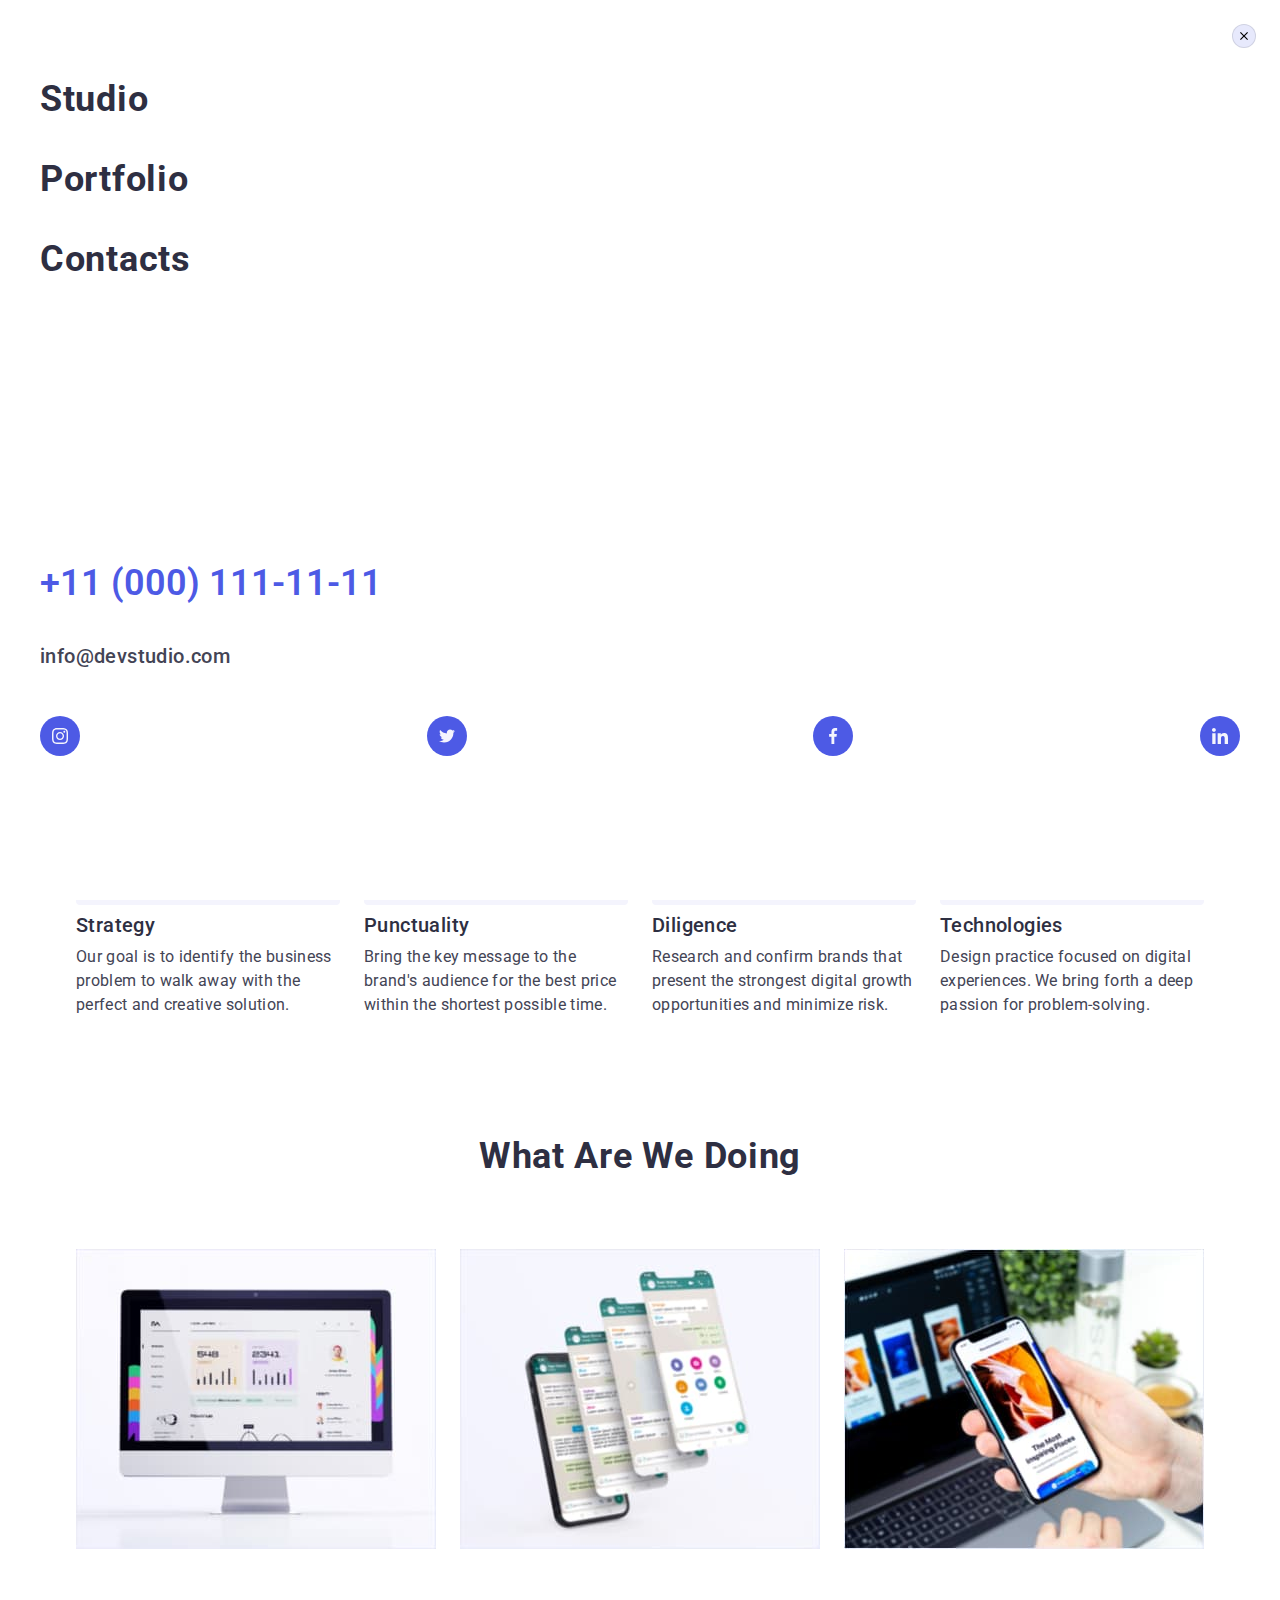
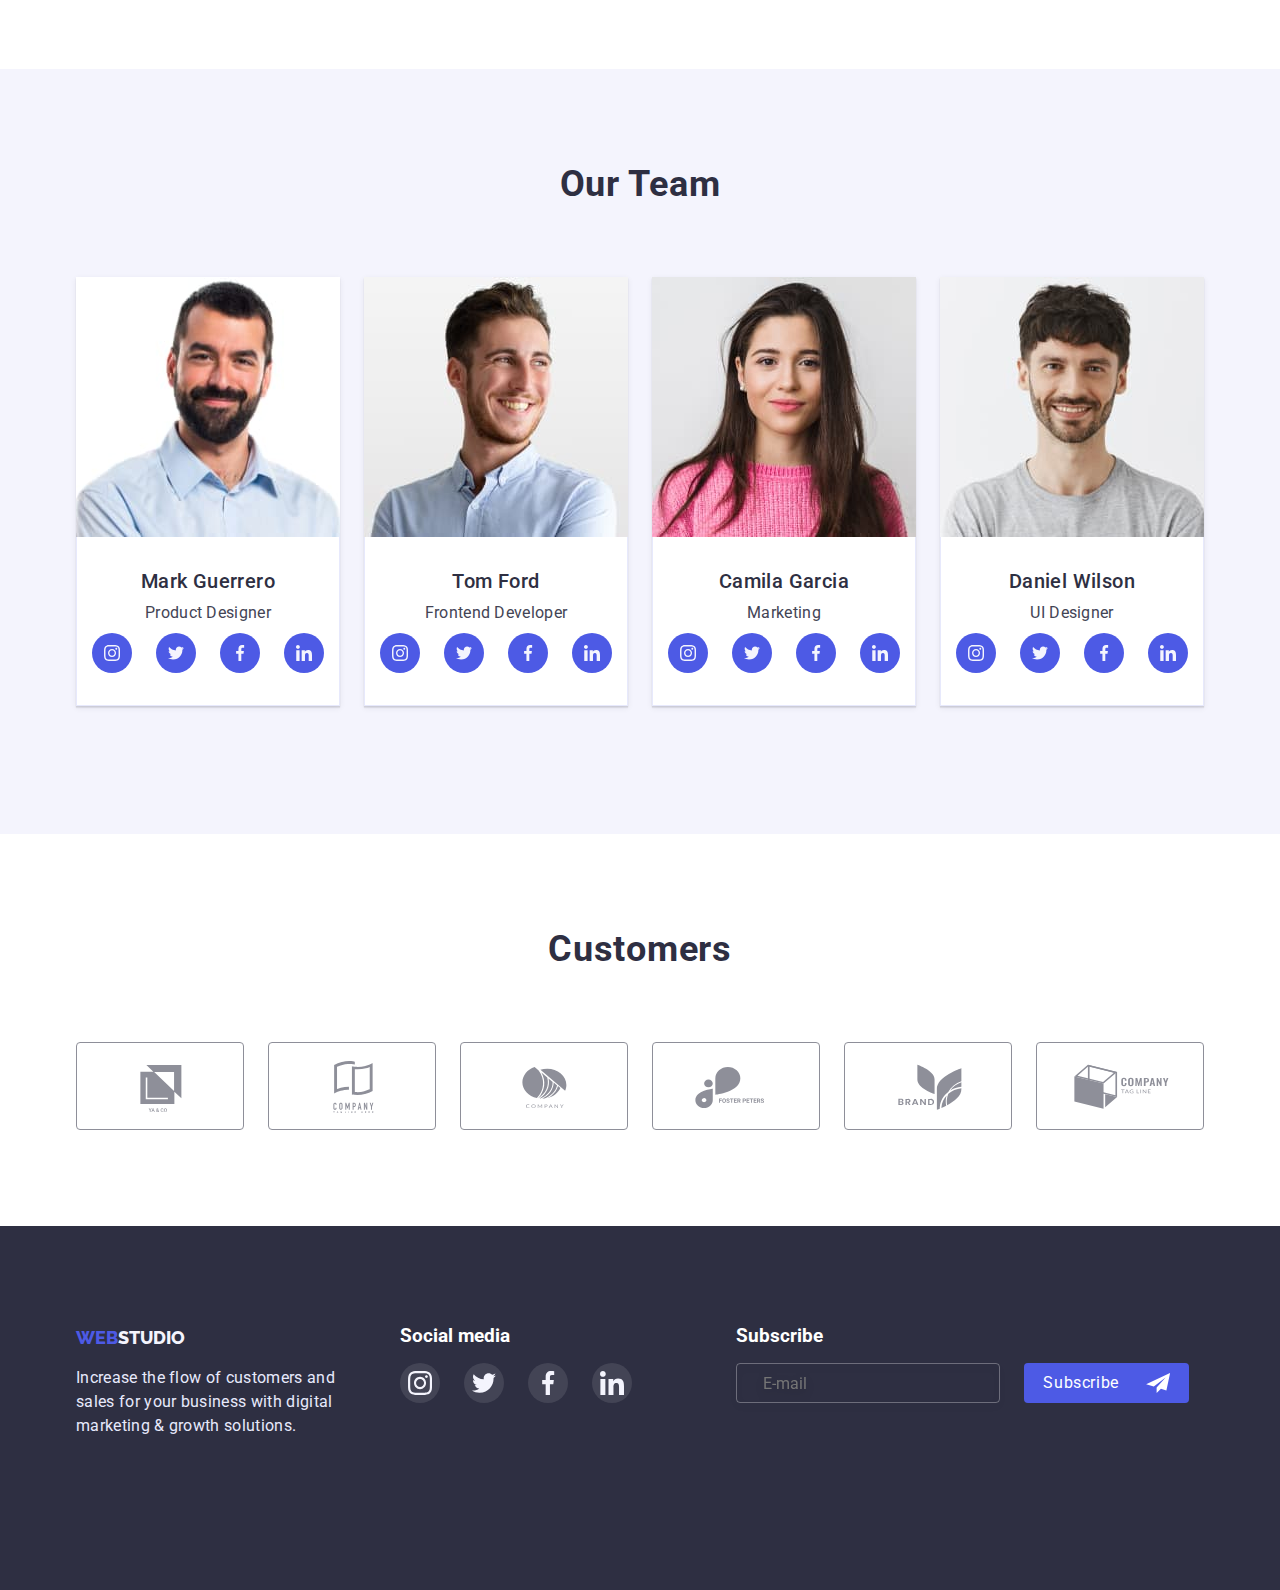
==== commit 1c1cd251: "zaruba7.3" ====
--- a/index.html
+++ b/index.html
@@ -57,9 +57,9 @@
             </li>
           </ul>
         </address>
-        <div class="mobile-menu" .js-menu-container>
+        <div class="mobile-menu" data-menu>
           <div class="mobile-menu-container">
-            <button class="modal-close" .js-close-menu type="button">
+            <button class="modal-close" type="button" data-menu-close>
               <svg class="close-icon" width="8" height="8">
                 <use href="./images/icons.svg.svg#icon-close-black"></use>
               </svg>
@@ -123,7 +123,7 @@
             </ul>
           </div>
         </div>
-        <button class="mobile-menu-open-btn" type="button" .js-open-menu>
+        <button class="mobile-menu-open-btn" type="button" data-menu-open>
           <svg class="mobile-menu-open-icon" width="32" height="22">
             <use href="./images/icons.svg.svg#icon-Vector-Stroke"></use>
           </svg>
@@ -131,15 +131,15 @@
       </div>
     </header>
     <main>
-      <!-- <section class="section hero">
+      <section class="section hero">
         <div class="container">
           <h1 class="heading">Effective Solutions for Your Business</h1>
           <button class="first-btn" data-modal-open type="button">
             Order Service
           </button>
         </div>
-      </section> -->
-      <!-- <section class="section future">
+      </section>
+      <section class="section future">
         <div class="container">
           <h2 class="visually-hidden">Advantages</h2>
           <ul class="advantages-list">
@@ -193,8 +193,8 @@
             </li>
           </ul>
         </div>
-      </section> -->
-      <!-- <section class="section about">
+      </section>
+      <section class="section about">
         <div class="container">
           <h2 class="title">What are we doing</h2>
           <div class="div-title">
@@ -226,8 +226,8 @@
             </ul>
           </div>
         </div>
-      </section> -->
-      <!-- <section class="section team">
+      </section>
+      <section class="section team">
         <div class="container">
           <h2 class="title">Our Team</h2>
           <ul class="people-ul">
@@ -401,10 +401,10 @@
             </li>
           </ul>
         </div>
-      </section> -->
-      <!-- <section class="section">
+      </section>
+      <section class="section">
         <div class="container">
-          <h2 class="title">Customers</h2>
+          <h2 class="title customers-title">Customers</h2>
           <ul class="customers-list">
             <li class="customers-li">
               <a href="" class="customers-box">
@@ -450,9 +450,9 @@
             </li>
           </ul>
         </div>
-      </section> -->
+      </section>
     </main>
-    <!-- <footer class="footer">
+    <footer class="footer">
       <div class="container footer-box">
         <div>
           <a href="./index.html" class="footer-logotup"
@@ -516,8 +516,8 @@
           </form>
         </div>
       </div>
-    </footer> -->
-    <!-- <div class="backdrop is-hidden" data-modal>
+    </footer>
+    <div class="backdrop is-hidden" data-modal>
       <div class="modal">
         <button class="modal-close" data-modal-close type="button">
           <svg class="close-icon" width="8" height="8">
@@ -606,7 +606,7 @@
           <button class="form-btn" type="submit">Send</button>
         </form>
       </div>
-    </div> -->
+    </div>
     <script src="./js/mobile-menu.js"></script>
     <script src="./js/modal.js"></script>
   </body>
--- a/css/first.css
+++ b/css/first.css
@@ -64,6 +64,9 @@
   padding-left: 15px;
   padding-right: 15px;
 }
+.no-scroll {
+  overflow: hidden;
+}
 
 /*--------------header-------------*/
 .header-container {
@@ -146,6 +149,7 @@
 }
 
 /* -- Mobile Menu -- */
+
 .mobile-menu {
   position: fixed;
   width: 100%;
@@ -154,10 +158,6 @@
   left: 0;
   z-index: 1000;
   background-color: #fff;
-
-  opacity: 0;
-  visibility: hidden;
-  pointer-events: none;
 }
 .mobile-menu.is-open {
   opacity: 1;
@@ -170,6 +170,7 @@
   padding-left: 40px;
   padding-right: 40px;
   padding-bottom: 40px;
+  height: 100%;
 }
 .mobile-close {
   position: absolute;
@@ -185,7 +186,7 @@
   align-items: center;
   transition: background-color var(--transition-efect);
 }
-.modal-close:is(:focus, :hover) {
+.mobile-close:is(:focus, :hover) {
   background-color: var(--hovercolor-color);
 }
 .mobile-ul {
@@ -234,21 +235,26 @@
 }
 /*---------------Hero----------------*/
 
-/* .hero {
+.hero {
   max-width: 1440px;
-  margin: 0 auto;
-  text-align: center;
-  padding: 188px 0;
-  background-image: var(--gradi), url(../images/people-office.jpg);
+  margin-left: auto;
+  margin-right: auto;
+  text-align: center;
+  padding-top: 112px;
+  padding-bottom: 112px;
+  /* margin: 0 auto; */
+  /* padding: 188px 0; */
+  background-image: var(--gradi), url(../images/mobile-bg.jpg);
   background-repeat: no-repeat;
+  background-size: cover;
   background-position: center;
 }
 .heading {
-  max-width: 500px;
+  max-width: 320px;
   margin: 0 auto;
   margin-bottom: 48px;
-  font-size: 56px;
-  line-height: 1.07;
+  font-size: 36px;
+  line-height: 1.11;
   text-align: center;
   letter-spacing: 0.02em;
   color: var(--fonokolor-color);
@@ -267,11 +273,22 @@
 }
 .first-btn:hover {
   background-color: var(--hovercolor-color);
-} */
+}
+@media screen and (min-device-pixel-ratio: 2),
+  screen and(min-resolution: 192dpi),
+  screen and (min-resolution: 2dppx) {
+  .hero {
+    background-image: linear-gradient(
+        rgba(46, 47, 66, 0.7),
+        rgba(46, 47, 66, 0.7)
+      ),
+      url(../images/mobile-bg@2x.jpg);
+  }
+}
 
 /*--------------Section2---------------*/
 
-/* .advantages-box {
+.advantages-box {
   height: 112px;
   background-color: var(--graylight-color);
   border-radius: 4px;
@@ -285,13 +302,11 @@
   display: flex;
   list-style-type: none;
 }
-.advantages-item {
-  width: 264px;
-}
+
 .headline {
   margin-bottom: 8px;
-  font-weight: 500;
-  font-size: 20px;
+  font-weight: 700;
+  font-size: 36px;
   line-height: 1.2;
   letter-spacing: 0.02em;
   color: var(--centrocolor-color);
@@ -301,11 +316,12 @@
   letter-spacing: 0.02em;
   color: var(--secondcolor-color);
 }
-
-/*----------------section3------------*/
 .about {
-  padding-top: 0;
-}
+  padding-bottom: 120px;
+}
+
+/*----------------our team------------*/
+
 .title {
   margin-bottom: 72px;
   text-align: center;
@@ -322,11 +338,17 @@
   list-style-type: none;
 }
 .team {
+  padding-top: 96px;
+  padding-bottom: 128px;
+  margin-left: auto;
+  margin-right: auto;
   background-color: var(--graylight-color);
 }
 .people-ul {
   display: flex;
-  gap: 24px;
+  flex-wrap: wrap;
+  justify-content: center;
+  gap: 72px;
   text-align: center;
   list-style-type: none;
 }
@@ -370,8 +392,10 @@
   background-color: var(--hovercolor-color);
 }
 /*-----------------section4---------*/
-
-/* .customers-box {
+.customers-title {
+  padding-top: 96px;
+}
+.customers-box {
   width: 168px;
   height: 88px;
   border: 1px solid var(--greay-color);
@@ -397,25 +421,32 @@
   fill: var(--hovercolor-color);
 }
 .customers-list {
-  gap: 24px;
-  display: flex;
-  list-style-type: none;
-} */
+  display: flex;
+  justify-content: center;
+  flex-wrap: wrap;
+  column-gap: 16px;
+  row-gap: 72px;
+  list-style-type: none;
+  padding-bottom: 96px;
+}
 /*----------------footer-----------*/
-/* .footer {
+.footer {
   padding-top: 100px;
   padding-bottom: 100px;
   background: var(--centrocolor-color);
 }
 .footer-box {
   display: flex;
-  align-items: baseline;
+  flex-direction: column;
+  align-items: center;
 }
 .footer-text {
   max-width: 300px;
   line-height: 1.5;
   letter-spacing: 0.02em;
   color: var(--grayday-color);
+  text-align: center;
+  margin-bottom: 52px;
 }
 .footer-logotup {
   font-family: "Raleway";
@@ -427,13 +458,14 @@
   color: var(--graylight-color);
   text-decoration: none;
   text-transform: uppercase;
+  text-align: center;
 }
 .title-media {
   color: var(--fonokolor-color);
-}
-.title-soc {
-  margin-left: 120px;
-}
+  text-align: center;
+  margin-top: 72px;
+}
+
 .soc-ul-footer {
   display: flex;
   justify-content: center;
@@ -449,17 +481,17 @@
   background-color: #31d0aa;
 }
 .div-email {
-  margin-left: 80px;
+  width: 100%;
+  text-align: center;
 }
 .footer-form {
   margin-top: 16px;
-  display: flex;
   gap: 24px;
 }
 .footer-input {
   padding-left: 10px;
   color: var(--graylight-color);
-  min-width: 264px;
+  width: 100%;
   height: 40px;
   background-color: transparent;
   border: 1px solid rgba(255, 255, 255, 0.3);
@@ -467,9 +499,9 @@
   border-radius: 4px;
 }
 .input-btn {
+  margin-top: 16px;
   font-size: 16px;
   line-height: 1.5;
-  display: flex;
   justify-content: space-around;
   align-items: center;
   text-align: center;
@@ -483,7 +515,7 @@
 }
 .footer-input::placeholder {
   padding-left: 16px;
-} */
+}
 /*--------------page2-------------*/
 
 /* .btn-ul button {
--- a/css/mobile.css
+++ b/css/mobile.css
@@ -5,7 +5,11 @@
     margin-left: auto;
     margin-right: auto;
   }
-
+}
+@media screen and (max-width: 420px) {
+  .mobile-tel {
+    font-size: 20px;
+  }
 }
 
 /* ---767 */
@@ -17,20 +21,32 @@
     display: none;
   }
   .header-container {
-  display: flex;
-  align-items: center;
-  margin-left: auto;
+    display: flex;
+    align-items: center;
+    margin-left: auto;
   }
   .mobile-menu-open-btn {
     background-color: transparent;
     border: none;
     padding: 0;
     line-height: 0;
-
   }
   .mobile-menu-open-icon {
     stroke: rgba(46, 47, 66, 1);
     transition: stroke var(--transition-efect);
   }
+  .advantages-list {
+    display: flex;
+    flex-direction: column;
+    align-items: flex-start;
+    text-align: center;
+    padding: 0px;
+    gap: 72px;
+  }
+  .team > .container {
+    display: flex;
+  flex-wrap: wrap;
+  justify-content: center;
+  gap: 72px;
+  }
 }
-
--- a/css/tablet.css
+++ b/css/tablet.css
@@ -1,5 +1,101 @@
+/* 768+++ */
 @media screen and (min-width: 768px) {
-    .container {
-    width: 768px;
+  .container {
+    width: 736px;
   }
-}+  .mobile-menu-open-btn {
+    display: none;
+  }
+  .adress-ul {
+    display: block;
+  }
+  .heading {
+    max-width: 500px;
+    margin-bottom: 40px;
+    font-size: 56px;
+    line-height: 1.07;
+    letter-spacing: 0.02em;
+  }
+  .hero {
+    padding-top: 112px;
+    padding-bottom: 108px;
+    background-image: linear-gradient(
+        rgba(46, 47, 66, 0.7),
+        rgba(46, 47, 66, 0.7)
+      ),
+      url(../images/tablet-bg.jpg);
+  }
+  @media screen and (min-device-pixel-ratio: 2),
+    screen and(min-resolution: 192dpi),
+    screen and (min-resolution: 2dppx) {
+    .hero {
+      background-image: linear-gradient(
+          rgba(46, 47, 66, 0.7),
+          rgba(46, 47, 66, 0.7)
+        ),
+        url(../images/tablet-bg@2x.jpg);
+    }
+  }
+  .people-ul {
+    row-gap: 64px;
+    column-gap: 24px;
+}
+.customers-list {
+    column-gap: 24px;
+  }
+  .footer-text {
+    text-align: left;
+  }
+.title-media {
+  margin-top: 0;
+  text-align: left;
+}
+.div-email {
+  width: 264px;
+}
+  .footer-box {
+    padding-left: 108px;
+    flex-direction: row;
+    flex-wrap: wrap;
+    column-gap: 24px;
+    align-items: flex-start;
+  }
+  .footer-logotup {
+    text-align: left;
+  }
+  .footer-form {
+    width: 453px;
+  margin-top: 16px;
+  display: flex;
+  gap: 24px;
+}
+.input-btn {
+  display: flex;
+margin-top: 0;
+width: 165px;
+}
+.footer-input {
+  width: 264px;
+}
+}
+/* ---768 */
+@media screen and (max-width: 768px) {
+  .future {
+    padding-top: 96px;
+    padding-bottom: 96px;
+  }
+}
+@media (min-width: 768px) and (max-width: 1200px) {
+  .advantages-list {
+    flex-direction: row;
+    flex-wrap: wrap;
+    row-gap: 72px;
+    column-gap: 24px;
+    padding-top: 96px;
+    padding-bottom: 96px;
+  }
+
+  .advantages-item {
+    flex-basis: calc((100% - 24px) / 2);
+  }
+}
--- a/css/desktop.css
+++ b/css/desktop.css
@@ -1,7 +1,64 @@
+/* 1200+++ */
 @media screen and (min-width: 1200px) {
   .container {
     width: 1158px;
     padding-left: 15px;
     padding-right: 15px;
   }
-}+  .adress-ul {
+    display: flex;
+  }
+  .heading {
+    max-width: 500px;
+    margin-bottom: 48px;
+  }
+  .hero {
+    padding-top: 188px;
+    padding-bottom: 188px;
+    background-image: linear-gradient(
+        rgba(46, 47, 66, 0.7),
+        rgba(46, 47, 66, 0.7)
+      ),
+      url(../images/desktop-bg.jpg);
+  }
+  @media screen and (min-device-pixel-ratio: 2),
+    screen and(min-resolution: 192dpi),
+    screen and (min-resolution: 2dppx) {
+    .hero {
+      background-image: linear-gradient(
+          rgba(46, 47, 66, 0.7),
+          rgba(46, 47, 66, 0.7)
+        ),
+        url(../images/desktop-bg@2x.jpg);
+    }
+  }
+  .advantages-item {
+    width: 264px;
+  }
+  .headline {
+    font-weight: 500;
+    font-size: 20px;
+  }
+  .future {
+    padding-top: 120px;
+    padding-bottom: 120px;
+  }
+  .people-ul {
+    display: flex;
+    gap: 24px;
+    text-align: center;
+    list-style-type: none;
+  }
+  .div-email {
+    margin-left: 80px;
+  }
+}
+/* ---1200 */
+@media screen and (max-width: 1200px) {
+  .advantages-box {
+    display: none;
+  }
+  .about {
+    display: none;
+  }
+}
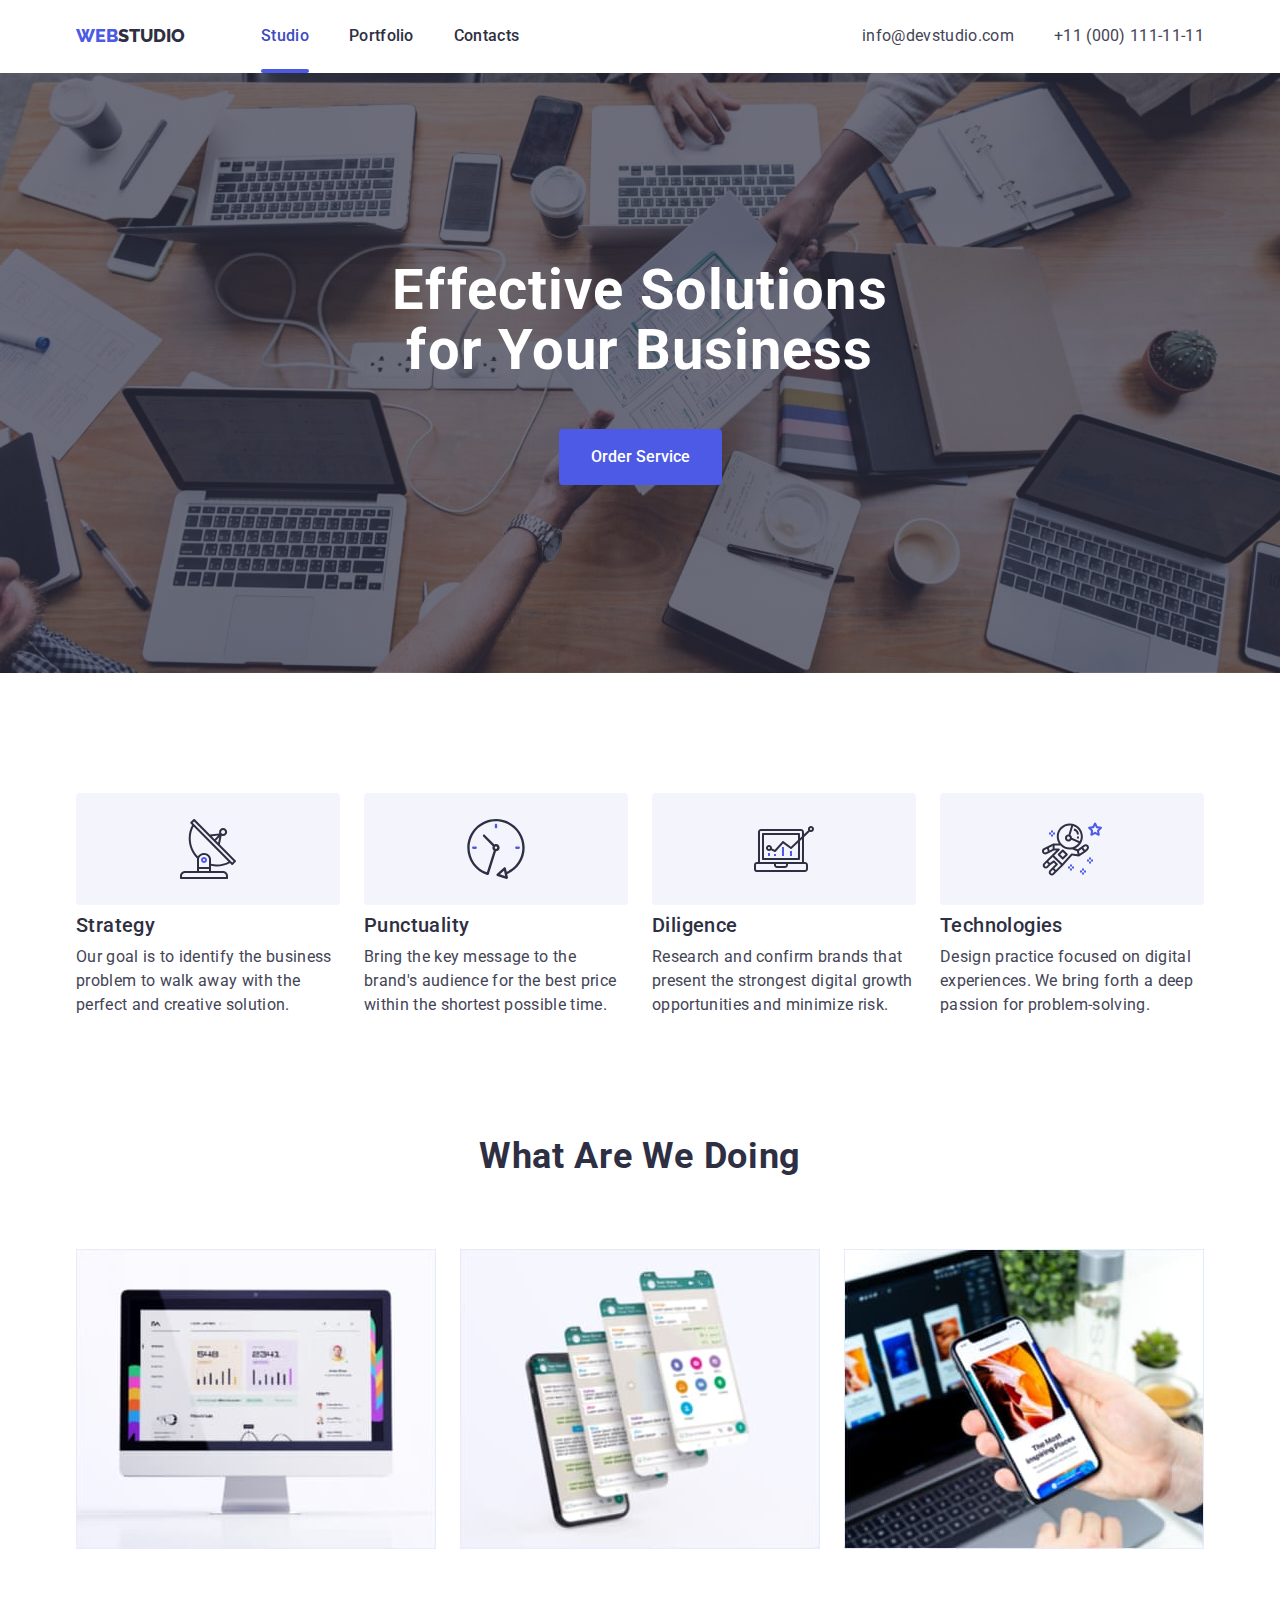
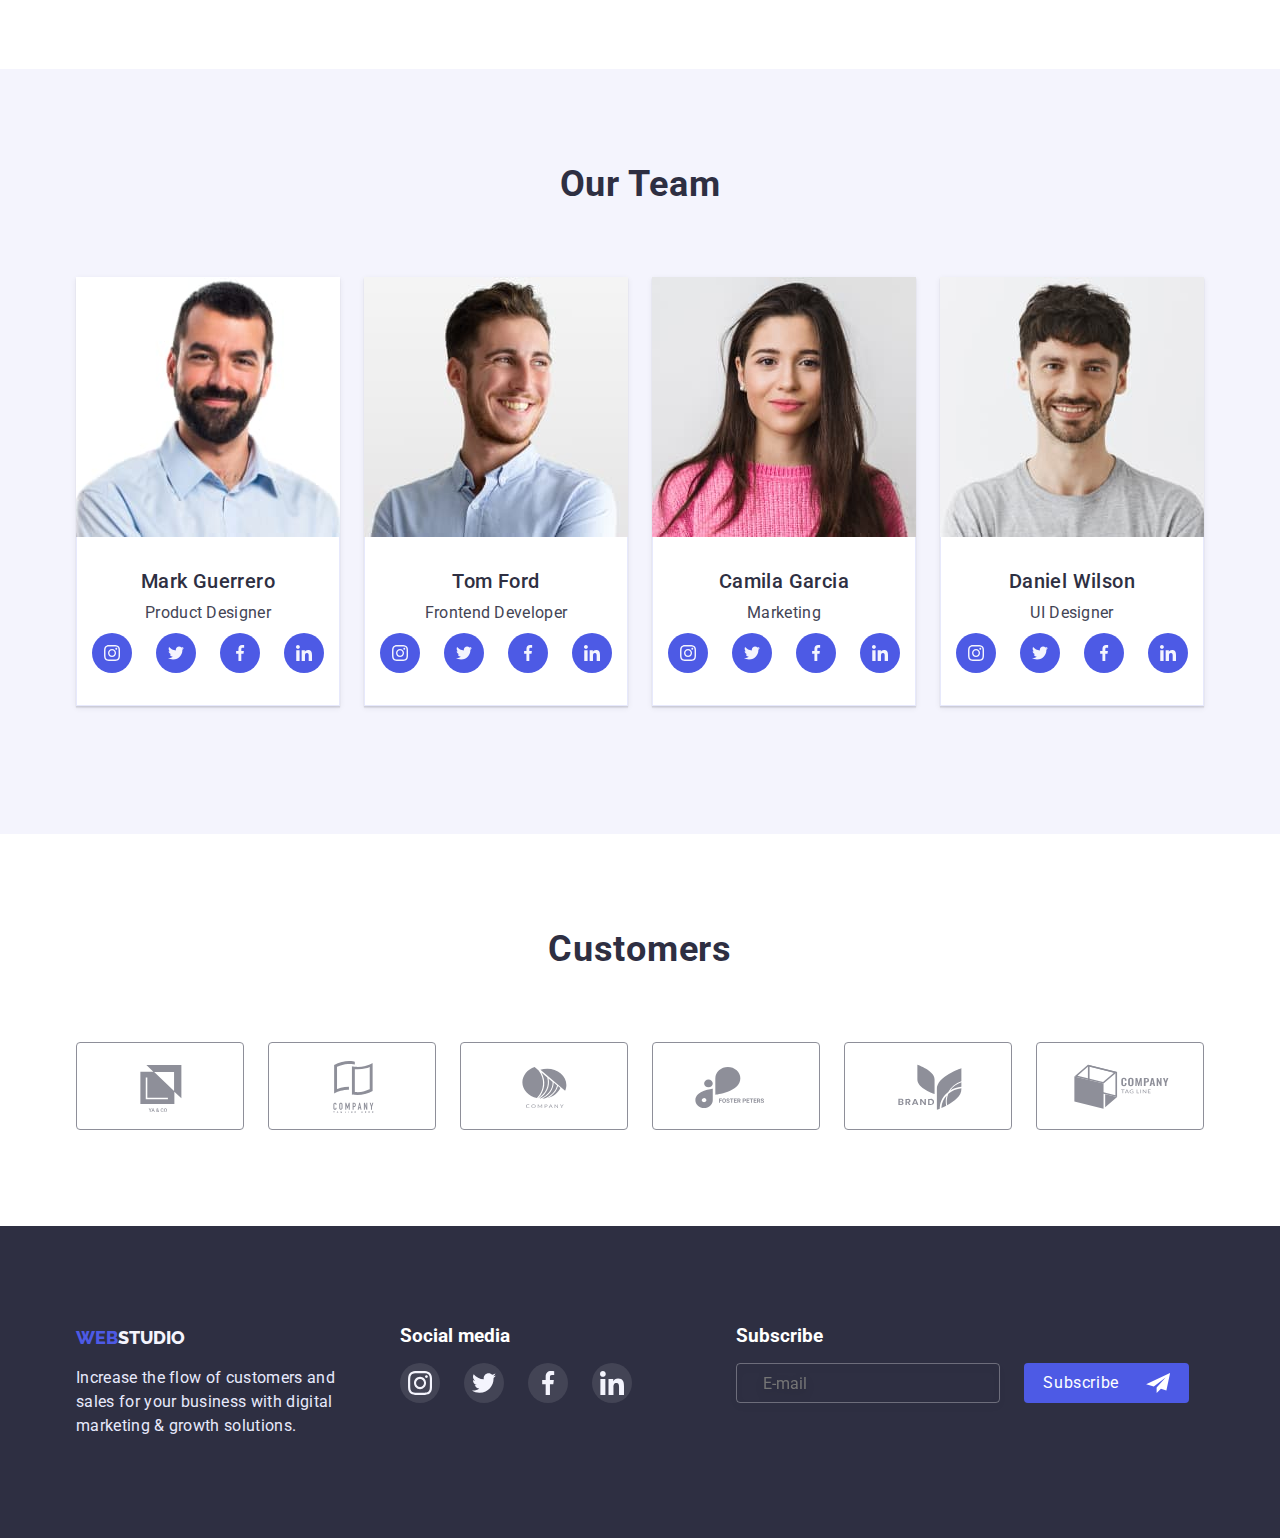
==== commit e7ce1a11: "zaruba7.4" ====
--- a/index.html
+++ b/index.html
@@ -57,7 +57,7 @@
             </li>
           </ul>
         </address>
-        <div class="mobile-menu" data-menu>
+        <div class="mobile-menu is-open" data-menu>
           <div class="mobile-menu-container">
             <button class="modal-close" type="button" data-menu-close>
               <svg class="close-icon" width="8" height="8">
@@ -402,7 +402,7 @@
           </ul>
         </div>
       </section>
-      <section class="section">
+      <section class="section customers">
         <div class="container">
           <h2 class="title customers-title">Customers</h2>
           <ul class="customers-list">
--- a/css/first.css
+++ b/css/first.css
@@ -158,11 +158,12 @@
   left: 0;
   z-index: 1000;
   background-color: #fff;
+  transform: translateY(100%);
 }
 .mobile-menu.is-open {
-  opacity: 1;
   visibility: visible;
   pointer-events: auto;
+  transform: translateX(0);
 }
 .mobile-menu-container {
   position: relative;
@@ -306,7 +307,7 @@
 .headline {
   margin-bottom: 8px;
   font-weight: 700;
-  font-size: 36px;
+  font-size: 20px;
   line-height: 1.2;
   letter-spacing: 0.02em;
   color: var(--centrocolor-color);
@@ -391,8 +392,9 @@
 .soc-link:is(:focus, :hover) {
   background-color: var(--hovercolor-color);
 }
-/*-----------------section4---------*/
-.customers-title {
+/*-----------------customers---------*/
+.customers {
+  padding-bottom: 96px;
   padding-top: 96px;
 }
 .customers-box {
@@ -427,7 +429,6 @@
   column-gap: 16px;
   row-gap: 72px;
   list-style-type: none;
-  padding-bottom: 96px;
 }
 /*----------------footer-----------*/
 .footer {
@@ -446,7 +447,6 @@
   letter-spacing: 0.02em;
   color: var(--grayday-color);
   text-align: center;
-  margin-bottom: 52px;
 }
 .footer-logotup {
   font-family: "Raleway";
--- a/css/mobile.css
+++ b/css/mobile.css
@@ -1,17 +1,22 @@
-/* 480+++ */
-@media screen and (min-width: 480px) {
-  .container {
-    width: 428px;
-    margin-left: auto;
-    margin-right: auto;
-  }
-}
+/* ---420 */
 @media screen and (max-width: 420px) {
   .mobile-tel {
     font-size: 20px;
   }
+  .customers-box {
+    width: 140px;
+    height: 80px;
+  }
+  .customers-list {
+    flex-wrap: wrap;
+    column-gap: 10px;
+  }
+  .modal {
+    max-width: 100%;
+    padding-left: auto;
+    padding-right: auto;
+  }
 }
-
 /* ---767 */
 @media screen and (max-width: 767px) {
   .header-ul {
@@ -45,8 +50,8 @@
   }
   .team > .container {
     display: flex;
-  flex-wrap: wrap;
-  justify-content: center;
-  gap: 72px;
+    flex-wrap: wrap;
+    justify-content: center;
+    gap: 72px;
   }
 }
--- a/css/tablet.css
+++ b/css/tablet.css
@@ -1,9 +1,12 @@
 /* 768+++ */
 @media screen and (min-width: 768px) {
   .container {
-    width: 736px;
+    max-width: 768px;
   }
   .mobile-menu-open-btn {
+    display: none;
+  }
+  .mobile-menu {
     display: none;
   }
   .adress-ul {
@@ -39,20 +42,20 @@
   .people-ul {
     row-gap: 64px;
     column-gap: 24px;
-}
-.customers-list {
+  }
+  .customers-list {
     column-gap: 24px;
   }
   .footer-text {
     text-align: left;
   }
-.title-media {
-  margin-top: 0;
-  text-align: left;
-}
-.div-email {
-  width: 264px;
-}
+  .title-media {
+    margin-top: 0;
+    text-align: left;
+  }
+  .div-email {
+    width: 264px;
+  }
   .footer-box {
     padding-left: 108px;
     flex-direction: row;
@@ -65,18 +68,18 @@
   }
   .footer-form {
     width: 453px;
-  margin-top: 16px;
-  display: flex;
-  gap: 24px;
-}
-.input-btn {
-  display: flex;
-margin-top: 0;
-width: 165px;
-}
-.footer-input {
-  width: 264px;
-}
+    margin-top: 16px;
+    display: flex;
+    gap: 24px;
+  }
+  .input-btn {
+    display: flex;
+    margin-top: 0;
+    width: 165px;
+  }
+  .footer-input {
+    width: 264px;
+  }
 }
 /* ---768 */
 @media screen and (max-width: 768px) {
@@ -94,8 +97,17 @@
     padding-top: 96px;
     padding-bottom: 96px;
   }
-
   .advantages-item {
     flex-basis: calc((100% - 24px) / 2);
   }
+  .footer-text {
+    margin-bottom: 52px;
+  }
+  .adress-ul {
+    font-size: 12px;
+  }
+  .header {
+    padding-top: 16px;
+    padding-bottom: 17px;
+  }
 }
--- a/css/desktop.css
+++ b/css/desktop.css
@@ -1,9 +1,7 @@
 /* 1200+++ */
 @media screen and (min-width: 1200px) {
   .container {
-    width: 1158px;
-    padding-left: 15px;
-    padding-right: 15px;
+    max-width: 1158px;
   }
   .adress-ul {
     display: flex;
@@ -52,6 +50,9 @@
   .div-email {
     margin-left: 80px;
   }
+  .footer-box {
+    padding-left: 15px;
+  }
 }
 /* ---1200 */
 @media screen and (max-width: 1200px) {
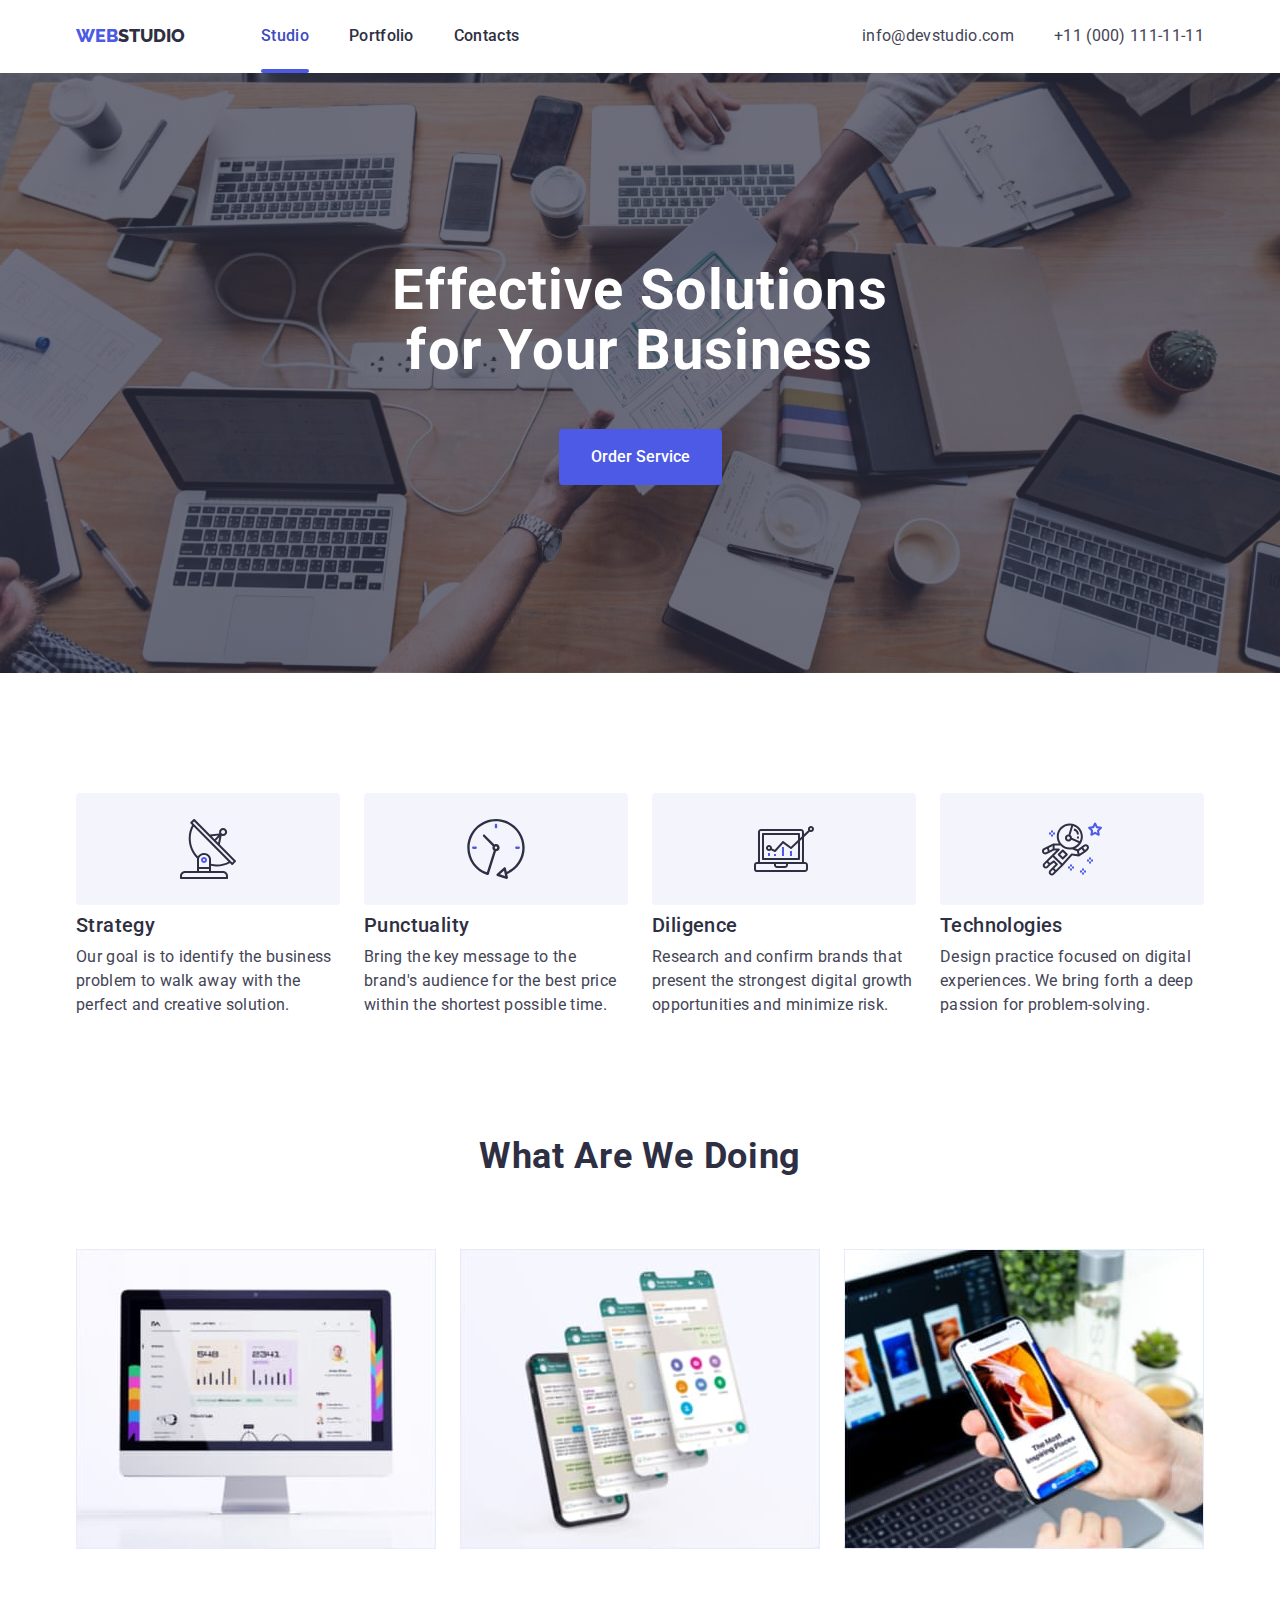
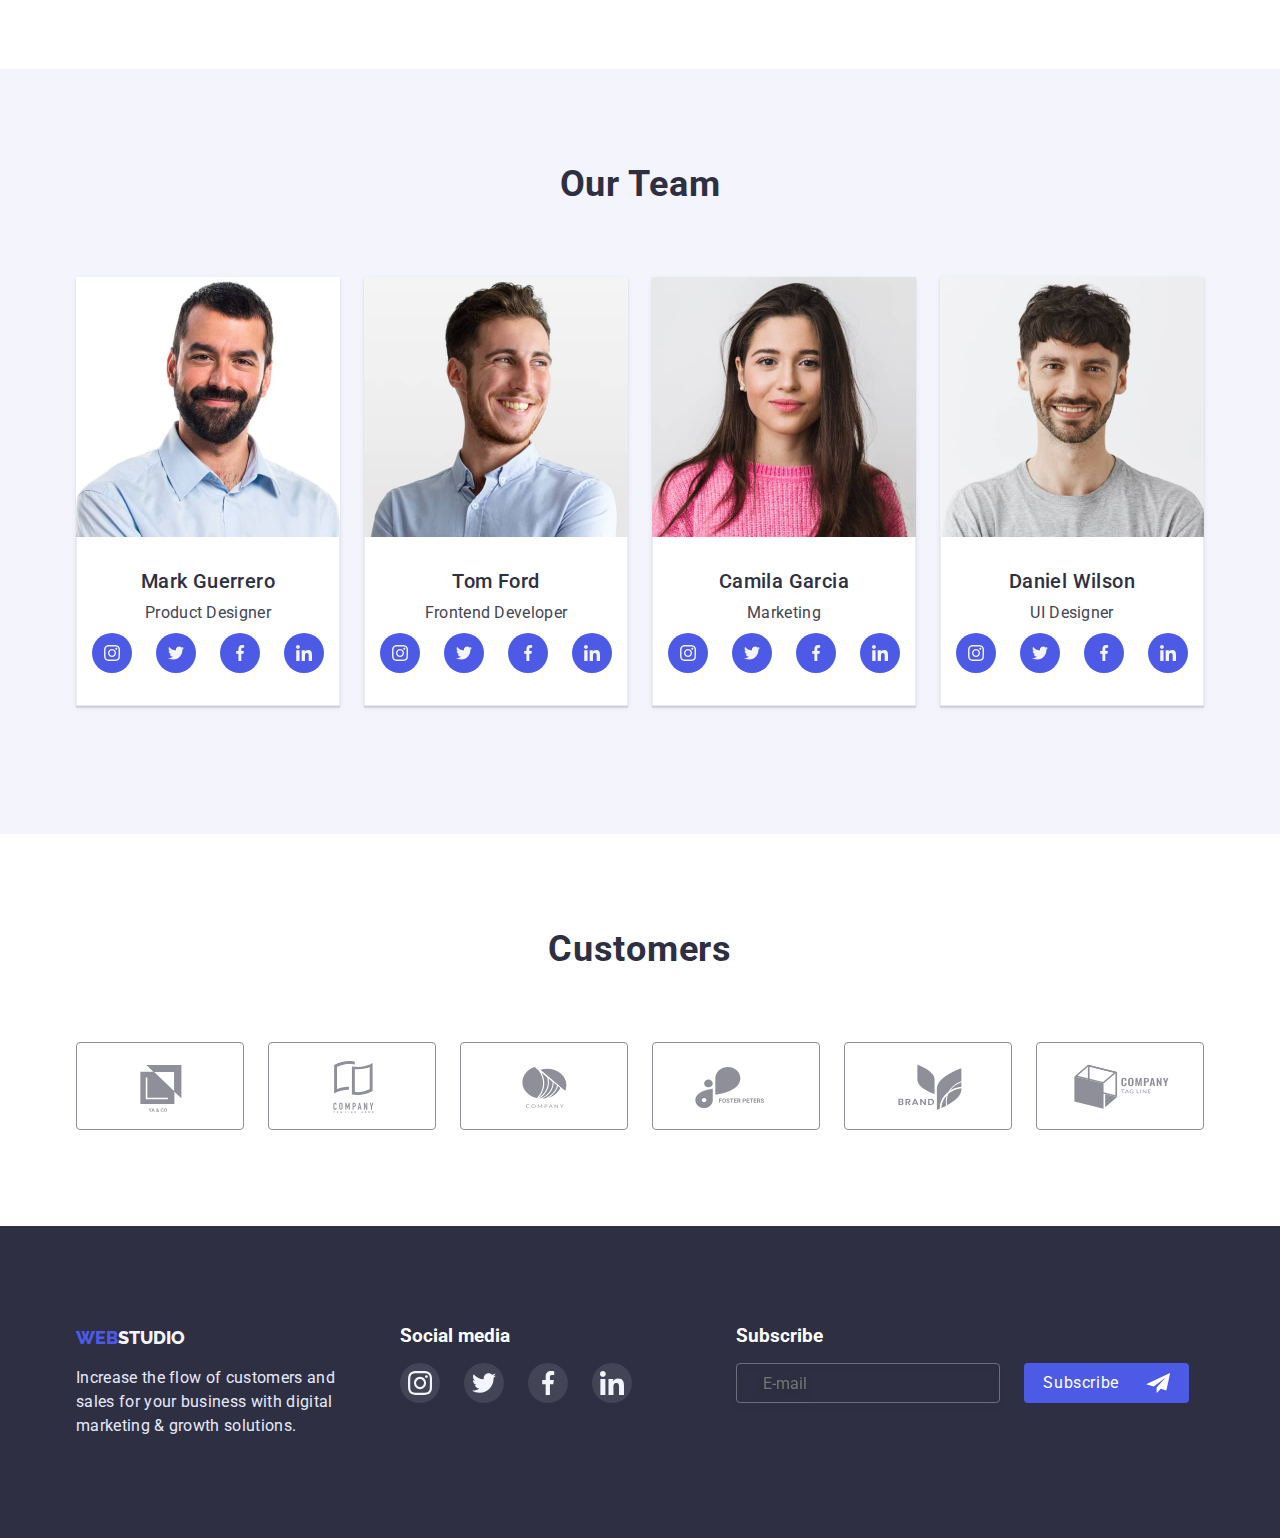
==== commit 659293f9: "zaruba7.7" ====
--- a/index.html
+++ b/index.html
@@ -57,7 +57,7 @@
             </li>
           </ul>
         </address>
-        <div class="mobile-menu is-open" data-menu>
+        <div class="mobile-menu is-hidden" data-menu>
           <div class="mobile-menu-container">
             <button class="modal-close" type="button" data-menu-close>
               <svg class="close-icon" width="8" height="8">
@@ -66,7 +66,7 @@
             </button>
             <ul class="mobile-ul">
               <li class="mobile-li">
-                <a href="./index.html" class="mobile-link">Studio</a>
+                <a href="./index.html" class="mobile-link current">Studio</a>
               </li>
               <li class="mobile-li">
                 <a href="./portfolio.html" class="mobile-link">Portfolio</a>
@@ -124,7 +124,7 @@
           </div>
         </div>
         <button class="mobile-menu-open-btn" type="button" data-menu-open>
-          <svg class="mobile-menu-open-icon" width="32" height="22">
+          <svg class="mobile-menu-open-icon" width="28" height="18">
             <use href="./images/icons.svg.svg#icon-Vector-Stroke"></use>
           </svg>
         </button>
@@ -202,6 +202,7 @@
               <li>
                 <img
                   src="./images/img1.jpg"
+                  srcset="./images/img1.jpg 1x, ./images/img1-@2x.jpg 2x"
                   alt="monitor"
                   width="360"
                   height="300"
@@ -210,6 +211,7 @@
               <li>
                 <img
                   src="./images/img2.jpg"
+                  srcset="./images/img2.jpg 1x, ./images/img2-@2x.jpg 2x"
                   alt="few telefons"
                   width="360"
                   height="300"
@@ -218,6 +220,7 @@
               <li>
                 <img
                   src="./images/img3.jpg"
+                  srcset="./images/img3.jpg 1x, ./images/img3-@2x.jpg 2x"
                   alt="nout and telefon"
                   width="360"
                   height="300"
@@ -233,6 +236,7 @@
           <ul class="people-ul">
             <li class="people-li">
               <img
+                srcset="./images/mark@2x.jpg 1x, ./images/mark@2x.jpg 2x"
                 src="./images/mark.jpg"
                 alt="face mark"
                 width="264"
@@ -275,6 +279,7 @@
             </li>
             <li class="people-li">
               <img
+                srcset="./images/tom@2x.jpg 1x, ./images/tom@2x.jpg 2x"
                 src="./images/tom.jpg"
                 alt="face tom"
                 width="264"
@@ -317,6 +322,7 @@
             </li>
             <li class="people-li">
               <img
+                srcset="./images/camila@2x.jpg 1x, ./images/camila@2x.jpg 2x"
                 src="./images/camila.jpg"
                 alt="face camila"
                 width="264"
@@ -359,6 +365,7 @@
             </li>
             <li class="people-li">
               <img
+                srcset="./images/daniel@2x.jpg 1x, ./images/daniel@2x.jpg 2x"
                 src="./images/daniel.jpg"
                 alt="face daniel"
                 width="264"
--- a/css/first.css
+++ b/css/first.css
@@ -158,11 +158,8 @@
   left: 0;
   z-index: 1000;
   background-color: #fff;
-  transform: translateY(100%);
-}
-.mobile-menu.is-open {
-  visibility: visible;
-  pointer-events: auto;
+}
+.mobile-menu.is-hidden {
   transform: translateX(0);
 }
 .mobile-menu-container {
@@ -243,8 +240,6 @@
   text-align: center;
   padding-top: 112px;
   padding-bottom: 112px;
-  /* margin: 0 auto; */
-  /* padding: 188px 0; */
   background-image: var(--gradi), url(../images/mobile-bg.jpg);
   background-repeat: no-repeat;
   background-size: cover;
@@ -460,10 +455,10 @@
   text-transform: uppercase;
   text-align: center;
 }
+
 .title-media {
   color: var(--fonokolor-color);
   text-align: center;
-  margin-top: 72px;
 }
 
 .soc-ul-footer {
--- a/css/mobile.css
+++ b/css/mobile.css
@@ -13,12 +13,19 @@
   }
   .modal {
     max-width: 100%;
-    padding-left: auto;
-    padding-right: auto;
+  }
+  .title-form {
+    font-size: 12px;
+  }
+}
+@media (min-width: 420px) and (max-width: 767px) {
+  .container {
+    width: 428px;
   }
 }
 /* ---767 */
 @media screen and (max-width: 767px) {
+
   .header-ul {
     display: none;
   }
@@ -54,4 +61,8 @@
     justify-content: center;
     gap: 72px;
   }
+  .title-soc {
+    margin-top: 72px;
+    margin-bottom: 72px;
+  }
 }
--- a/css/tablet.css
+++ b/css/tablet.css
@@ -81,21 +81,12 @@
     width: 264px;
   }
 }
-/* ---768 */
-@media screen and (max-width: 768px) {
-  .future {
-    padding-top: 96px;
-    padding-bottom: 96px;
-  }
-}
 @media (min-width: 768px) and (max-width: 1200px) {
   .advantages-list {
     flex-direction: row;
     flex-wrap: wrap;
     row-gap: 72px;
     column-gap: 24px;
-    padding-top: 96px;
-    padding-bottom: 96px;
   }
   .advantages-item {
     flex-basis: calc((100% - 24px) / 2);
--- a/css/desktop.css
+++ b/css/desktop.css
@@ -62,4 +62,11 @@
   .about {
     display: none;
   }
+  .future {
+    padding-top: 96px;
+    padding-bottom: 96px;
+  }
+  .advantages-item > .headline {
+    font-size: 36px;
+  }
 }
